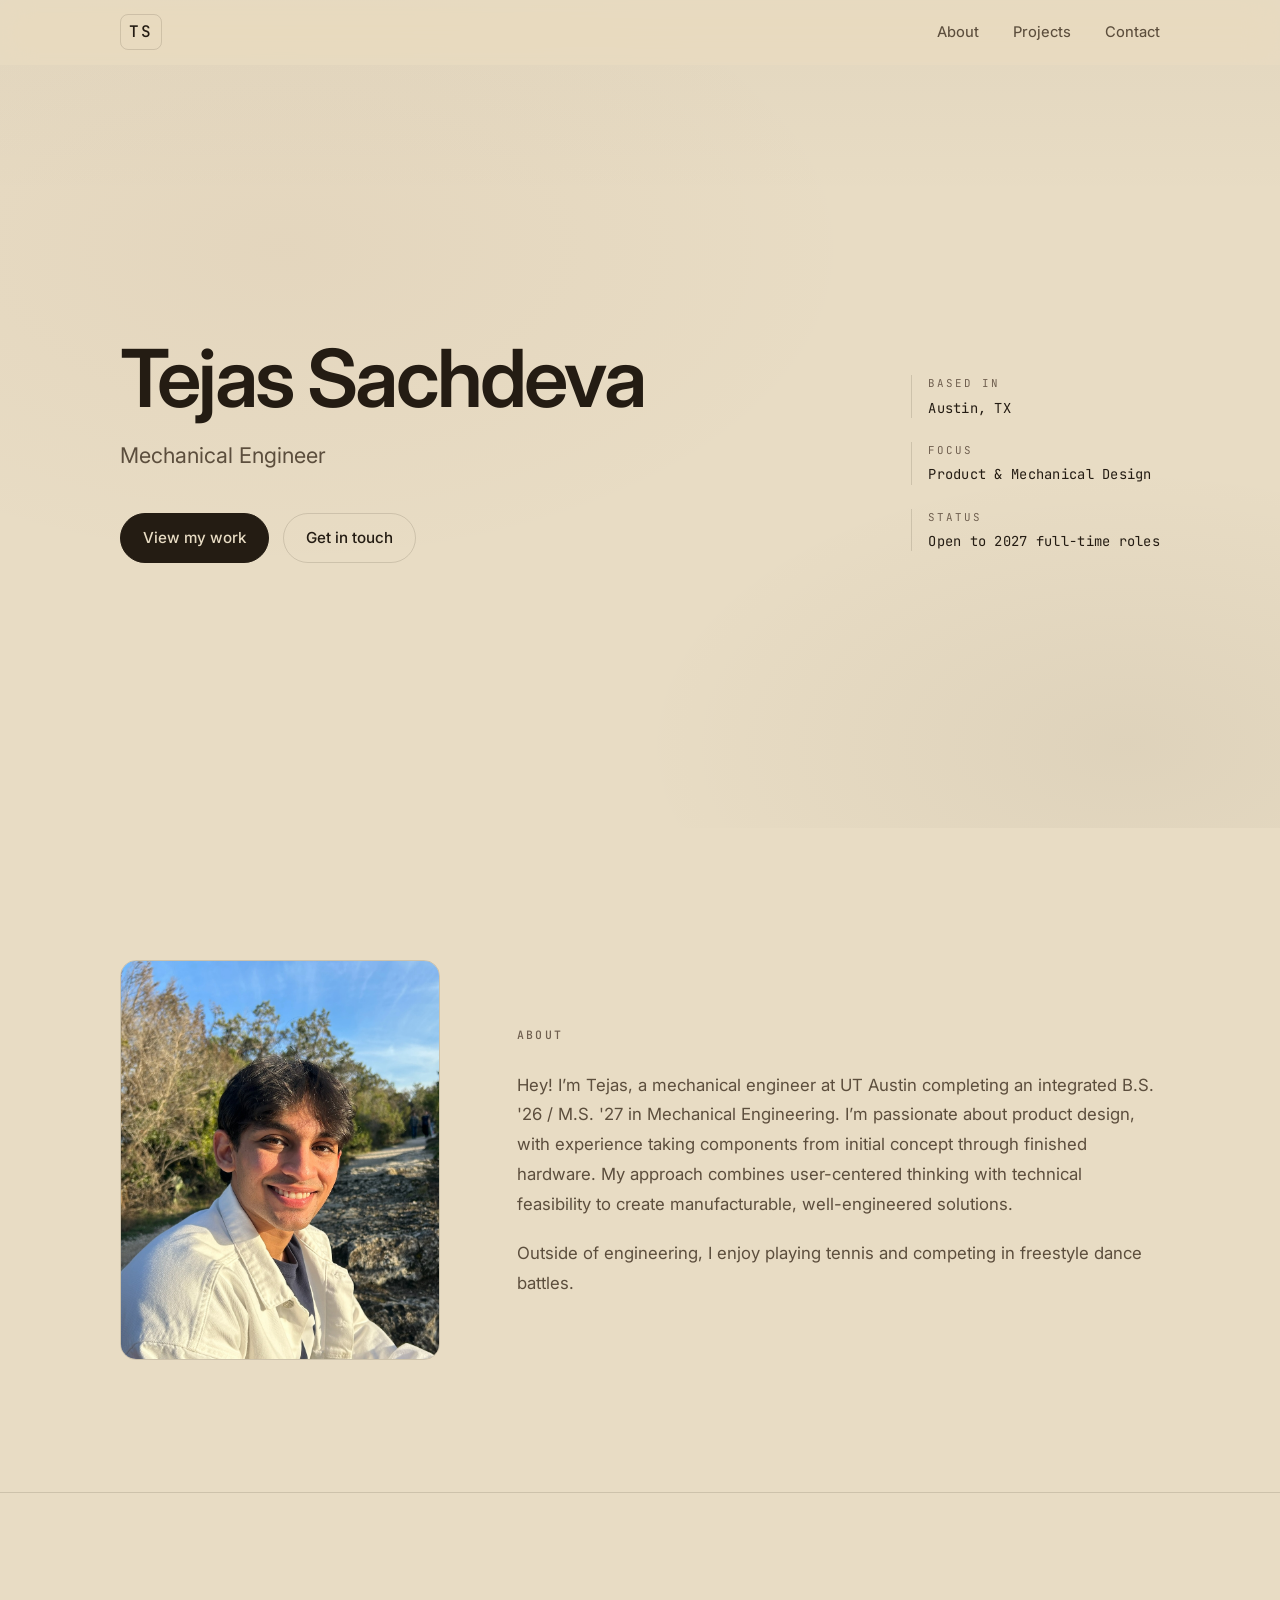
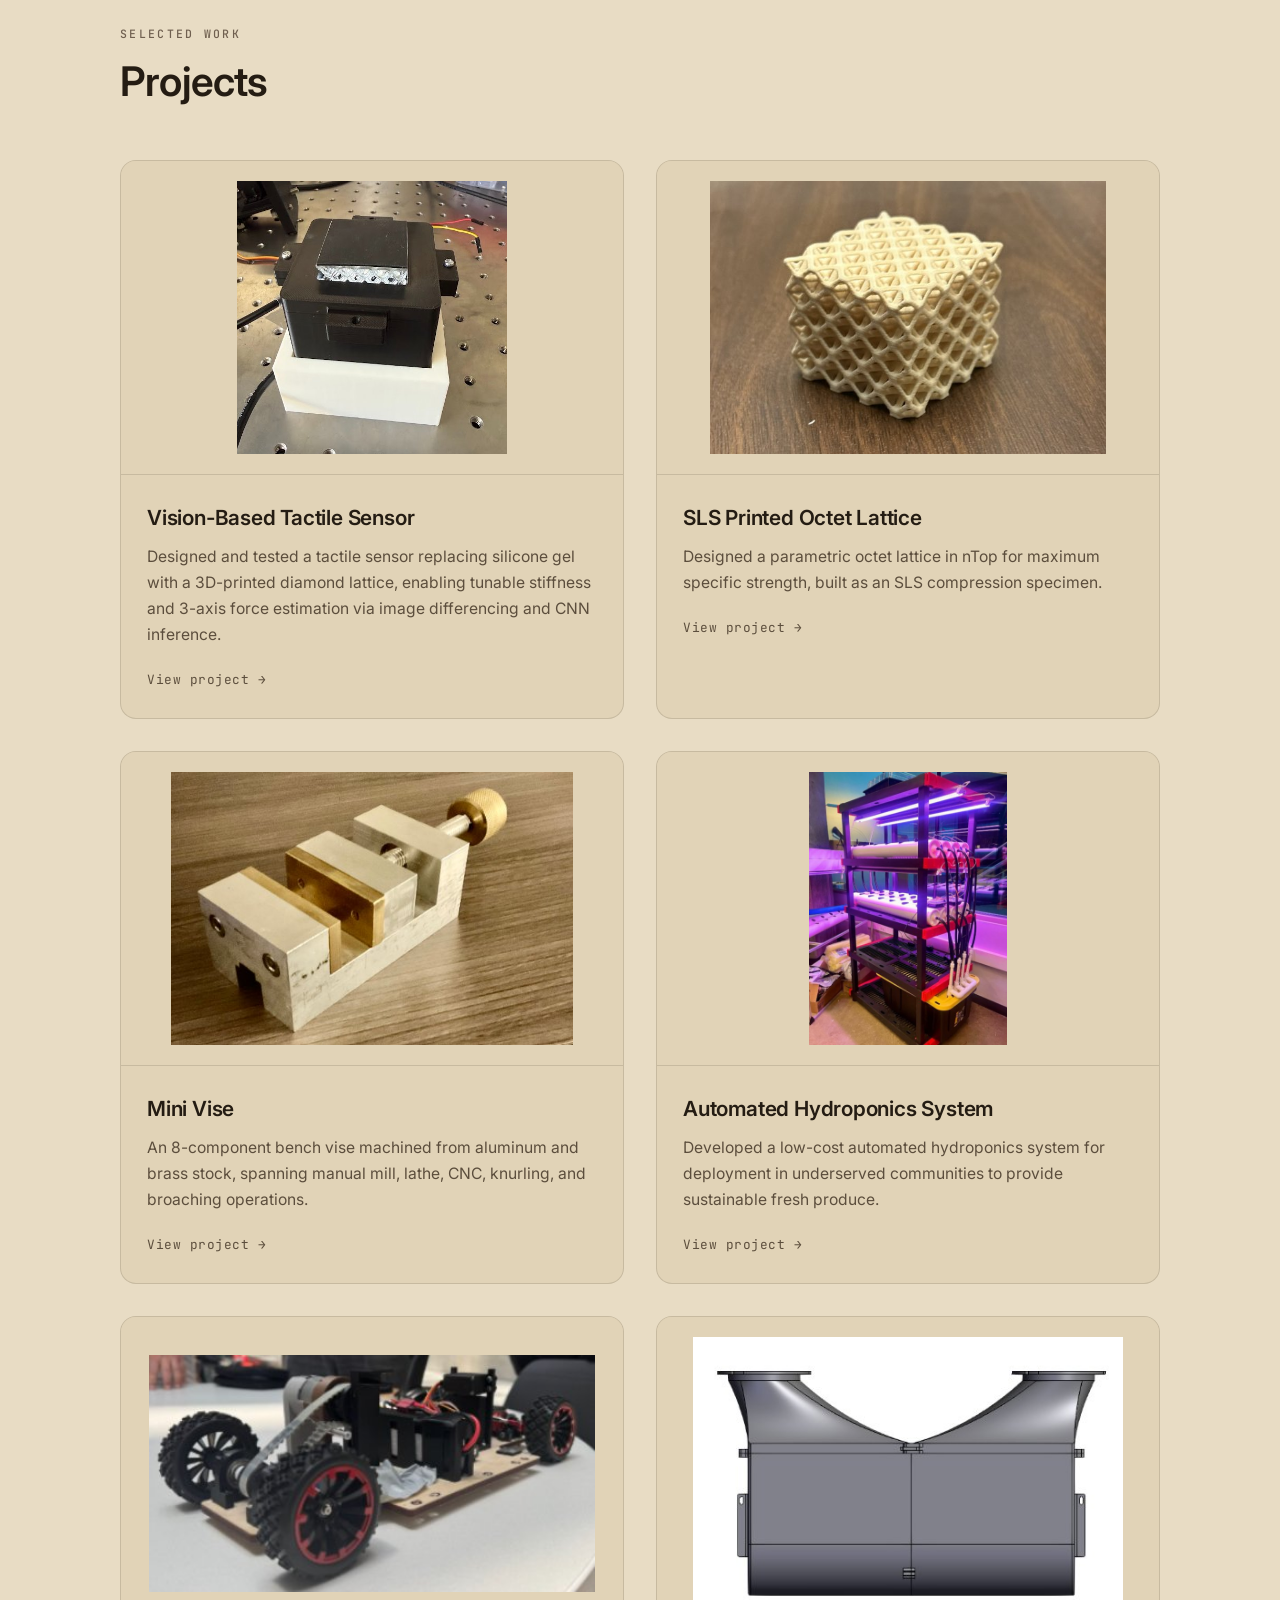
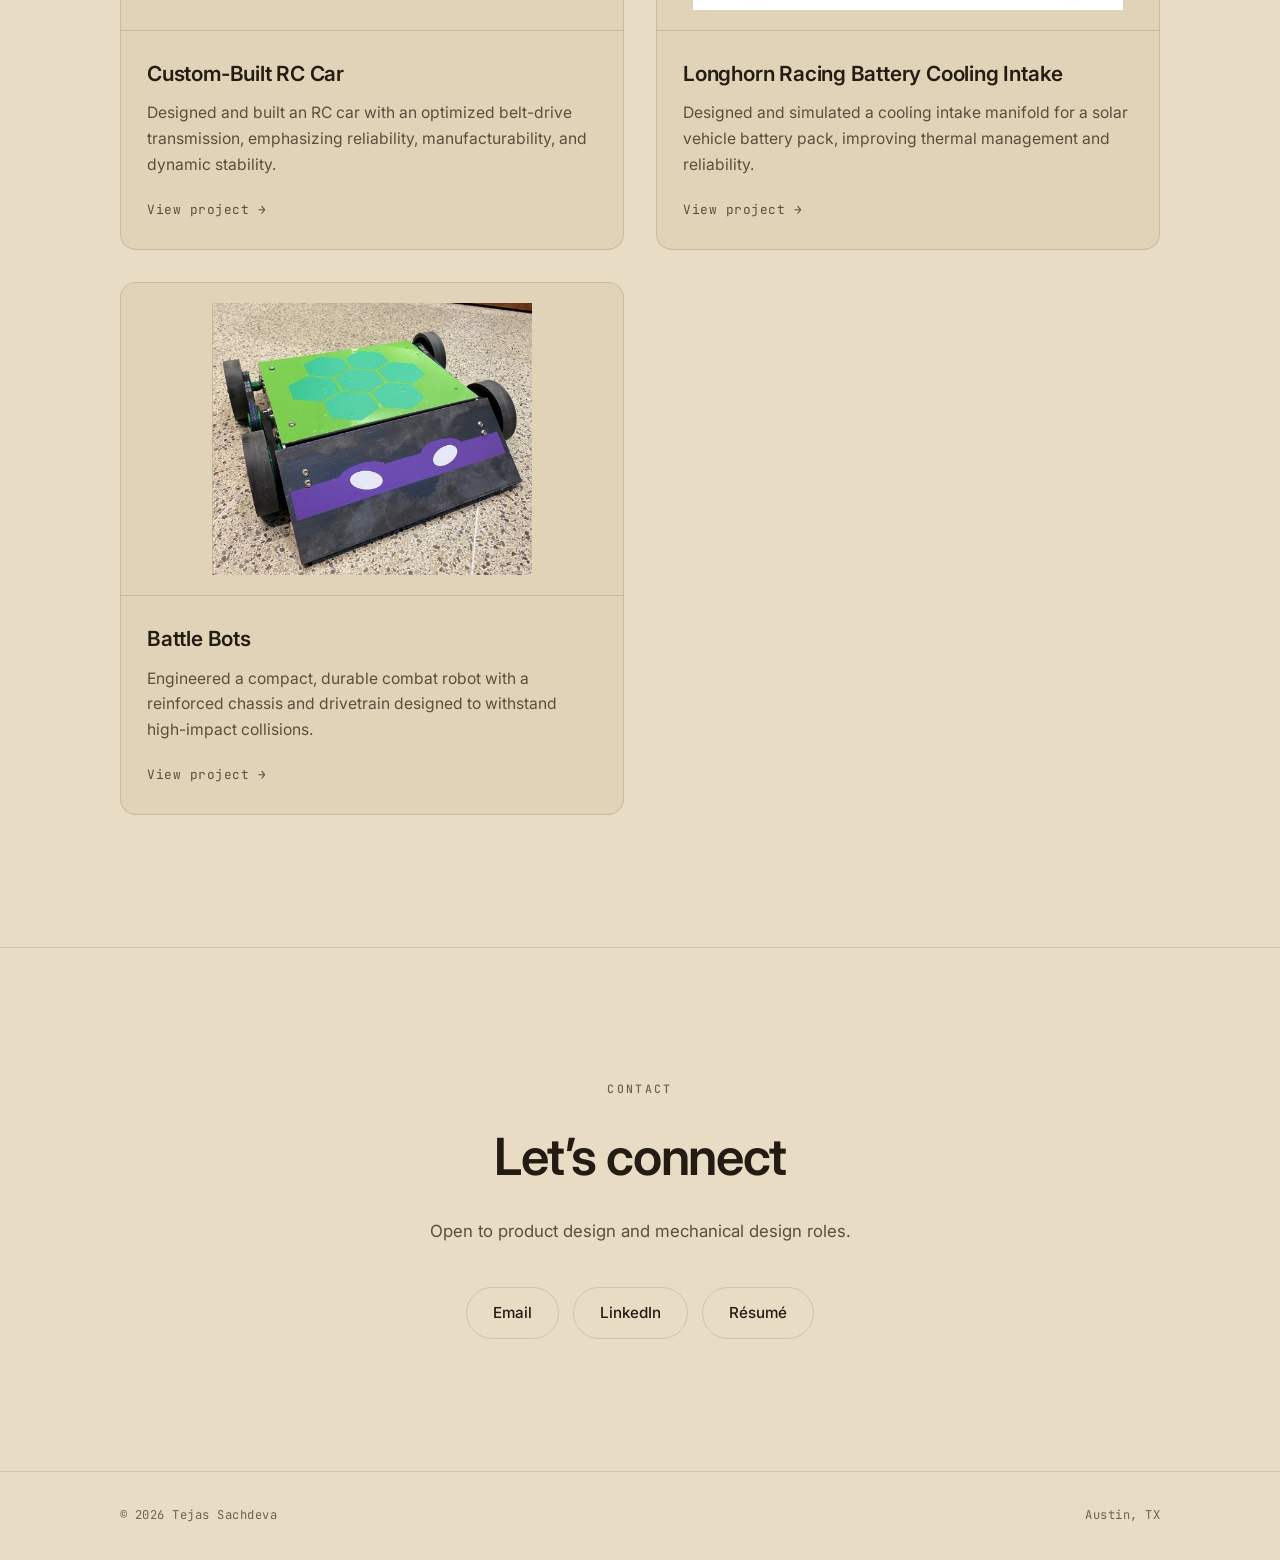
==== index.html @ 61db0d0f "Replace all project card images with real photos Co-Authored-By: Claude Sonnet 4.6 <noreply@anthropi" ====
<!DOCTYPE html>
<html lang="en">
<head>
    <meta charset="UTF-8">
    <meta name="viewport" content="width=device-width, initial-scale=1.0">
    <title>Tejas Sachdeva — Mechanical Engineer &amp; Product Design</title>
    <meta name="description" content="Portfolio of Tejas Sachdeva — mechanical engineer focused on product design, taking hardware from concept through validation and manufacturing.">
    <link rel="preconnect" href="https://fonts.googleapis.com">
    <link rel="preconnect" href="https://fonts.gstatic.com" crossorigin>
    <link href="https://fonts.googleapis.com/css2?family=Inter:wght@300;400;500;600;700&family=JetBrains+Mono:wght@400;500&display=swap" rel="stylesheet">
    <link rel="stylesheet" href="styles.css">
</head>
<body>
    <!-- Navigation -->
    <nav id="navbar">
        <div class="container">
            <div class="nav-content">
                <a href="#hero" class="logo">TS</a>
                <ul class="nav-links" id="navLinks">
                    <li><a href="#about">About</a></li>
                    <li><a href="#projects">Projects</a></li>
                    <li><a href="#contact">Contact</a></li>
                </ul>
                <button class="mobile-menu-btn" id="mobileMenuBtn" aria-label="Toggle menu" aria-expanded="false">☰</button>
            </div>
        </div>
    </nav>

    <!-- Hero -->
    <header id="hero" class="hero">
        <div class="container">
            <div class="hero-content">
                <div class="hero-primary">
                    <h1>Tejas Sachdeva</h1>
                    <p class="subtitle">Mechanical Engineer</p>
                    <div class="cta-buttons">
                        <a href="#projects" class="btn btn-primary">View my work</a>
                        <a href="#contact" class="btn btn-secondary">Get in touch</a>
                    </div>
                </div>
                <aside class="hero-meta" aria-label="At a glance">
                    <div class="meta-item">
                        <span class="meta-label">Based in</span>
                        <span class="meta-value">Austin, TX</span>
                    </div>
                    <div class="meta-item">
                        <span class="meta-label">Focus</span>
                        <span class="meta-value">Product &amp; Mechanical Design</span>
                    </div>
                    <div class="meta-item">
                        <span class="meta-label">Status</span>
                        <span class="meta-value">Open to 2027 full-time roles</span>
                    </div>
                </aside>
            </div>
        </div>
    </header>

    <!-- About -->
    <section id="about" class="section">
        <div class="container">
            <div class="about-content">
                <div class="about-image reveal">
                    <img src="profile.jpg" alt="Portrait of Tejas Sachdeva">
                </div>
                <div class="about-copy reveal">
                    <span class="eyebrow">About</span>
                    <div class="about-text">
                        <p>Hey! I’m Tejas, a mechanical engineer at UT Austin completing an integrated B.S. '26 / M.S. '27 in Mechanical Engineering. I’m passionate about product design, with experience taking components from initial concept through finished hardware. My approach combines user-centered thinking with technical feasibility to create manufacturable, well-engineered solutions.</p>
                        <p>Outside of engineering, I enjoy playing tennis and competing in freestyle dance battles.</p>
                    </div>
                </div>
            </div>
        </div>
    </section>

    <!-- Projects -->
    <section id="projects" class="section">
        <div class="container">
            <div class="section-head reveal">
                <span class="eyebrow">Selected Work</span>
                <h2 class="section-title">Projects</h2>
            </div>
            <div class="projects-grid">
                <a href="tactile_sensor.html" class="card-link reveal">
                    <article class="project-card">
                        <div class="project-image">
<img src="[data-uri]" alt="Vision-based tactile sensor with diamond lattice" loading="lazy">
                        </div>
                        <div class="project-body">
                            <h3 class="project-title">Vision-Based Tactile Sensor</h3>
                            <p class="project-description">Designed and tested a tactile sensor replacing silicone gel with a 3D-printed diamond lattice, enabling tunable stiffness and 3-axis force estimation via image differencing and CNN inference.</p>
                            <span class="project-more">View project →</span>
                        </div>
                    </article>
                </a>

                <a href="lattice.html" class="card-link reveal">
                    <article class="project-card">
                        <div class="project-image">

<img src="[data-uri]" alt="SLS octet lattice" loading="lazy">

                        </div>
                        <div class="project-body">
                            <h3 class="project-title">SLS Printed Octet Lattice</h3>
                            <p class="project-description">Designed a parametric octet lattice in nTop for maximum specific strength, built as an SLS compression specimen.</p>
                            <span class="project-more">View project →</span>
                        </div>
                    </article>
                </a>

                <a href="mini_vice.html" class="card-link reveal">
                    <article class="project-card">
                        <div class="project-image">

<img src="[data-uri]" alt="Mini precision vise" loading="lazy">

                        </div>
                        <div class="project-body">
                            <h3 class="project-title">Mini Vise</h3>
                            <p class="project-description">An 8-component bench vise machined from aluminum and brass stock, spanning manual mill, lathe, CNC, knurling, and broaching operations.</p>
                            <span class="project-more">View project →</span>
                        </div>
                    </article>
                </a>

                <a href="ahs.html" class="card-link reveal">
                    <article class="project-card">
                        <div class="project-image">

<img src="[data-uri]" alt="Automated hydroponics system" loading="lazy">

                        </div>
                        <div class="project-body">
                            <h3 class="project-title">Automated Hydroponics System</h3>
                            <p class="project-description">Developed a low-cost automated hydroponics system for deployment in underserved communities to provide sustainable fresh produce.</p>
                            <span class="project-more">View project →</span>
                        </div>
                    </article>
                </a>

                <a href="rc_car.html" class="card-link reveal">
                    <article class="project-card">
                        <div class="project-image">

<img src="[data-uri]" alt="Custom-built RC car" loading="lazy">

                        </div>
                        <div class="project-body">
                            <h3 class="project-title">Custom-Built RC Car</h3>
                            <p class="project-description">Designed and built an RC car with an optimized belt-drive transmission, emphasizing reliability, manufacturability, and dynamic stability.</p>
                            <span class="project-more">View project →</span>
                        </div>
                    </article>
                </a>

                <a href="lhr.html" class="card-link reveal">
                    <article class="project-card">
                        <div class="project-image">

<img src="[data-uri]" alt="Longhorn Racing battery cooling intake" loading="lazy">

                        </div>
                        <div class="project-body">
                            <h3 class="project-title">Longhorn Racing Battery Cooling Intake</h3>
                            <p class="project-description">Designed and simulated a cooling intake manifold for a solar vehicle battery pack, improving thermal management and reliability.</p>
                            <span class="project-more">View project →</span>
                        </div>
                    </article>
                </a>

                <a href="battlebots.html" class="card-link reveal">
                    <article class="project-card">
                        <div class="project-image">

<img src="[data-uri]" alt="BattleBot combat robot" loading="lazy">

                        </div>
                        <div class="project-body">
                            <h3 class="project-title">Battle Bots</h3>
                            <p class="project-description">Engineered a compact, durable combat robot with a reinforced chassis and drivetrain designed to withstand high-impact collisions.</p>
                            <span class="project-more">View project →</span>
                        </div>
                    </article>
                </a>
            </div>
        </div>
    </section>

    <!-- Contact -->
    <section id="contact" class="section contact">
        <div class="container">
            <div class="reveal">
                <span class="eyebrow">Contact</span>
                <h2 class="contact-title">Let’s connect</h2>
                <p class="contact-sub">Open to product design and mechanical design roles.</p>
                <div class="contact-links">
                    <a href="mailto:tejas.sach@gmail.com" class="contact-link">Email</a>
                    <a href="https://linkedin.com/in/tejas-sachdeva-b475a9249/" class="contact-link" target="_blank" rel="noopener">LinkedIn</a>
                    <a href="Tejas-Sachdeva-Resume.pdf" class="contact-link" target="_blank" rel="noopener">Résumé</a>
                </div>
            </div>
        </div>
    </section>

    <footer class="site-footer">
        <div class="container">
            <span>© 2026 Tejas Sachdeva</span>
            <span>Austin, TX</span>
        </div>
    </footer>

    <script src="script.js"></script>
</body>
</html>
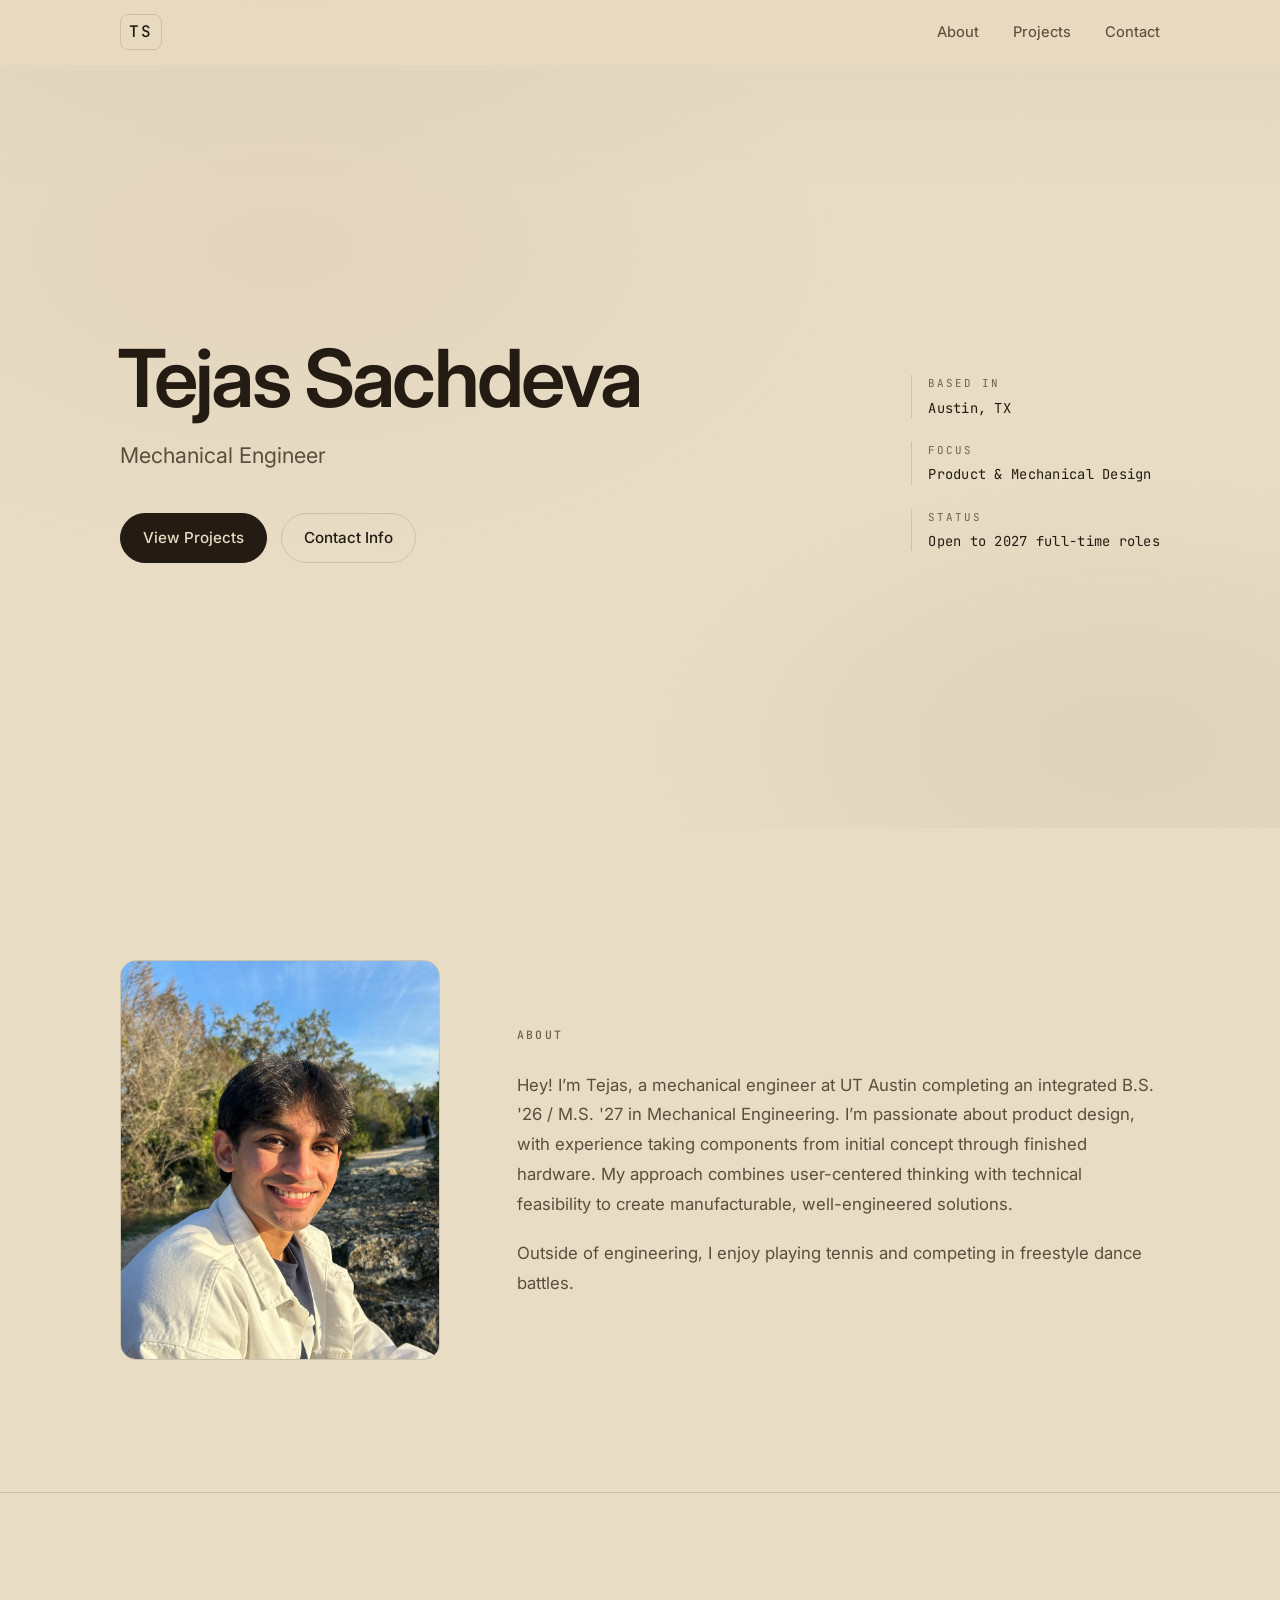
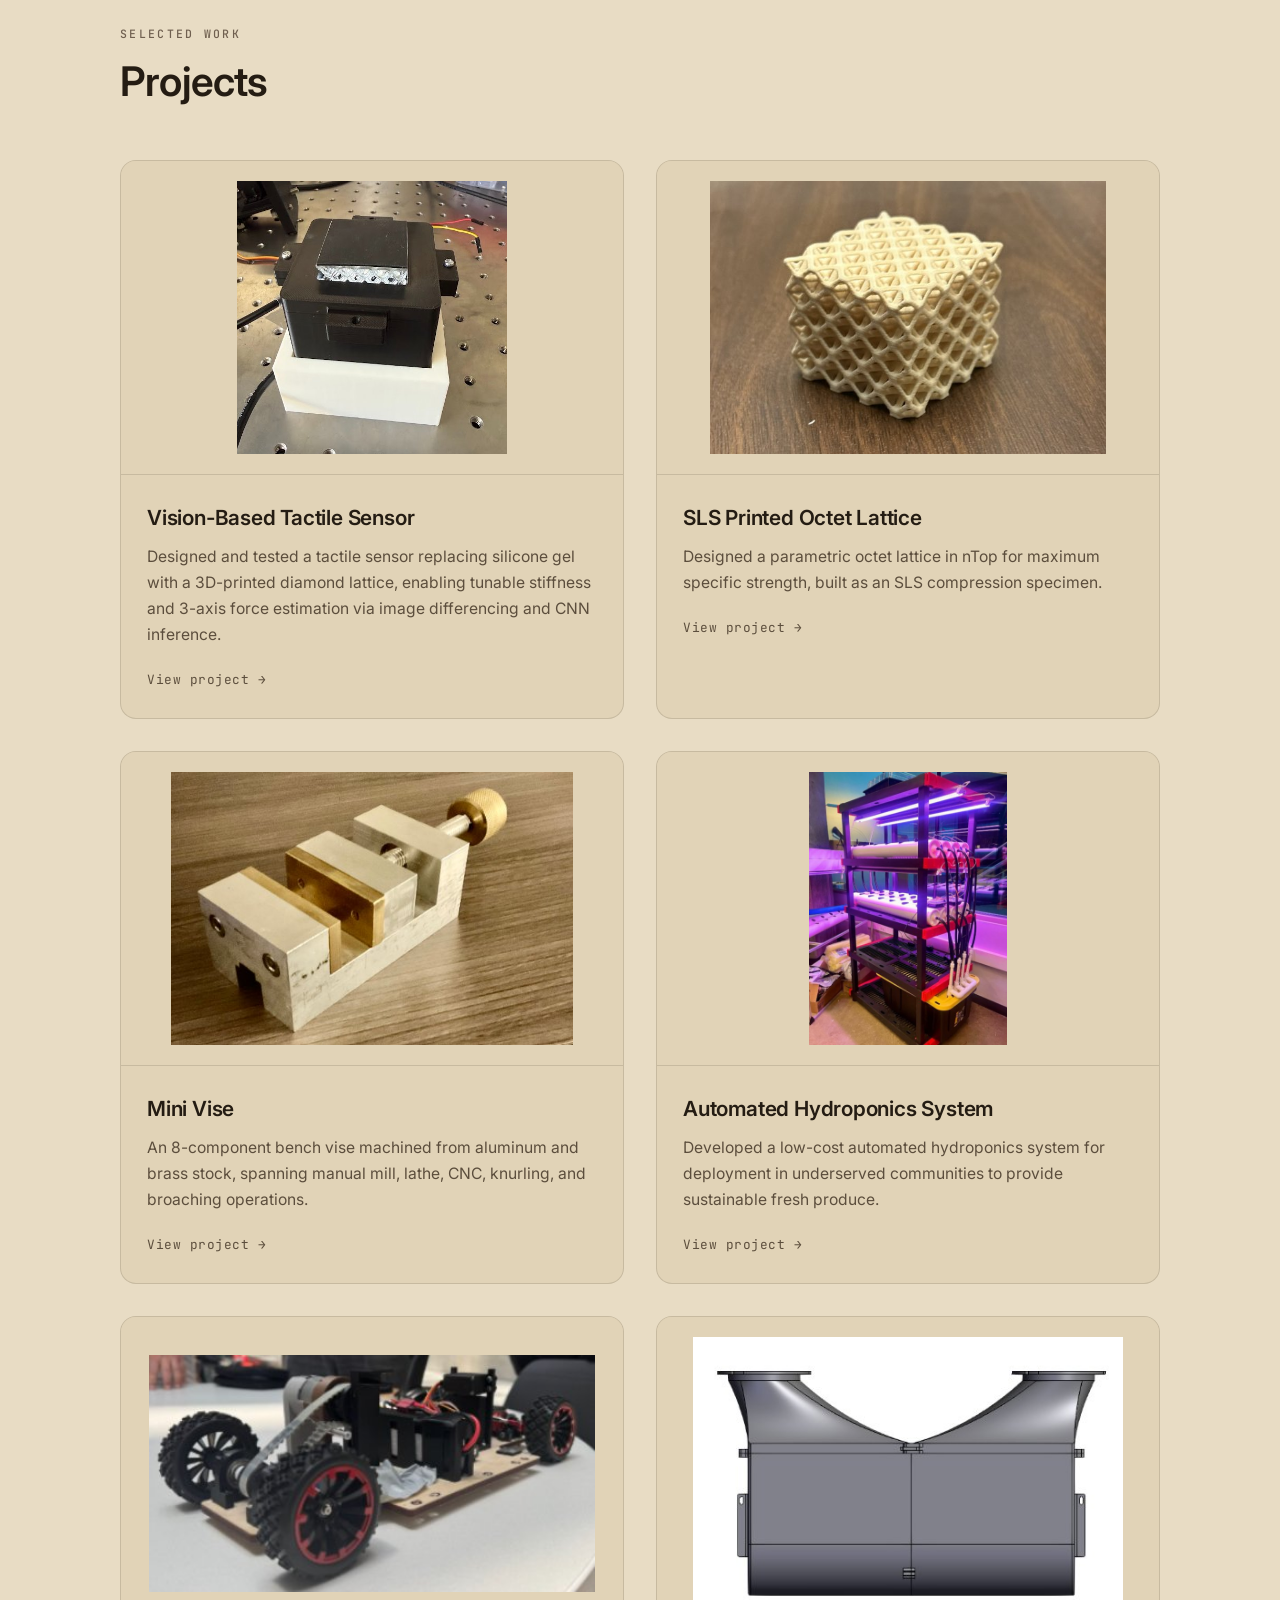
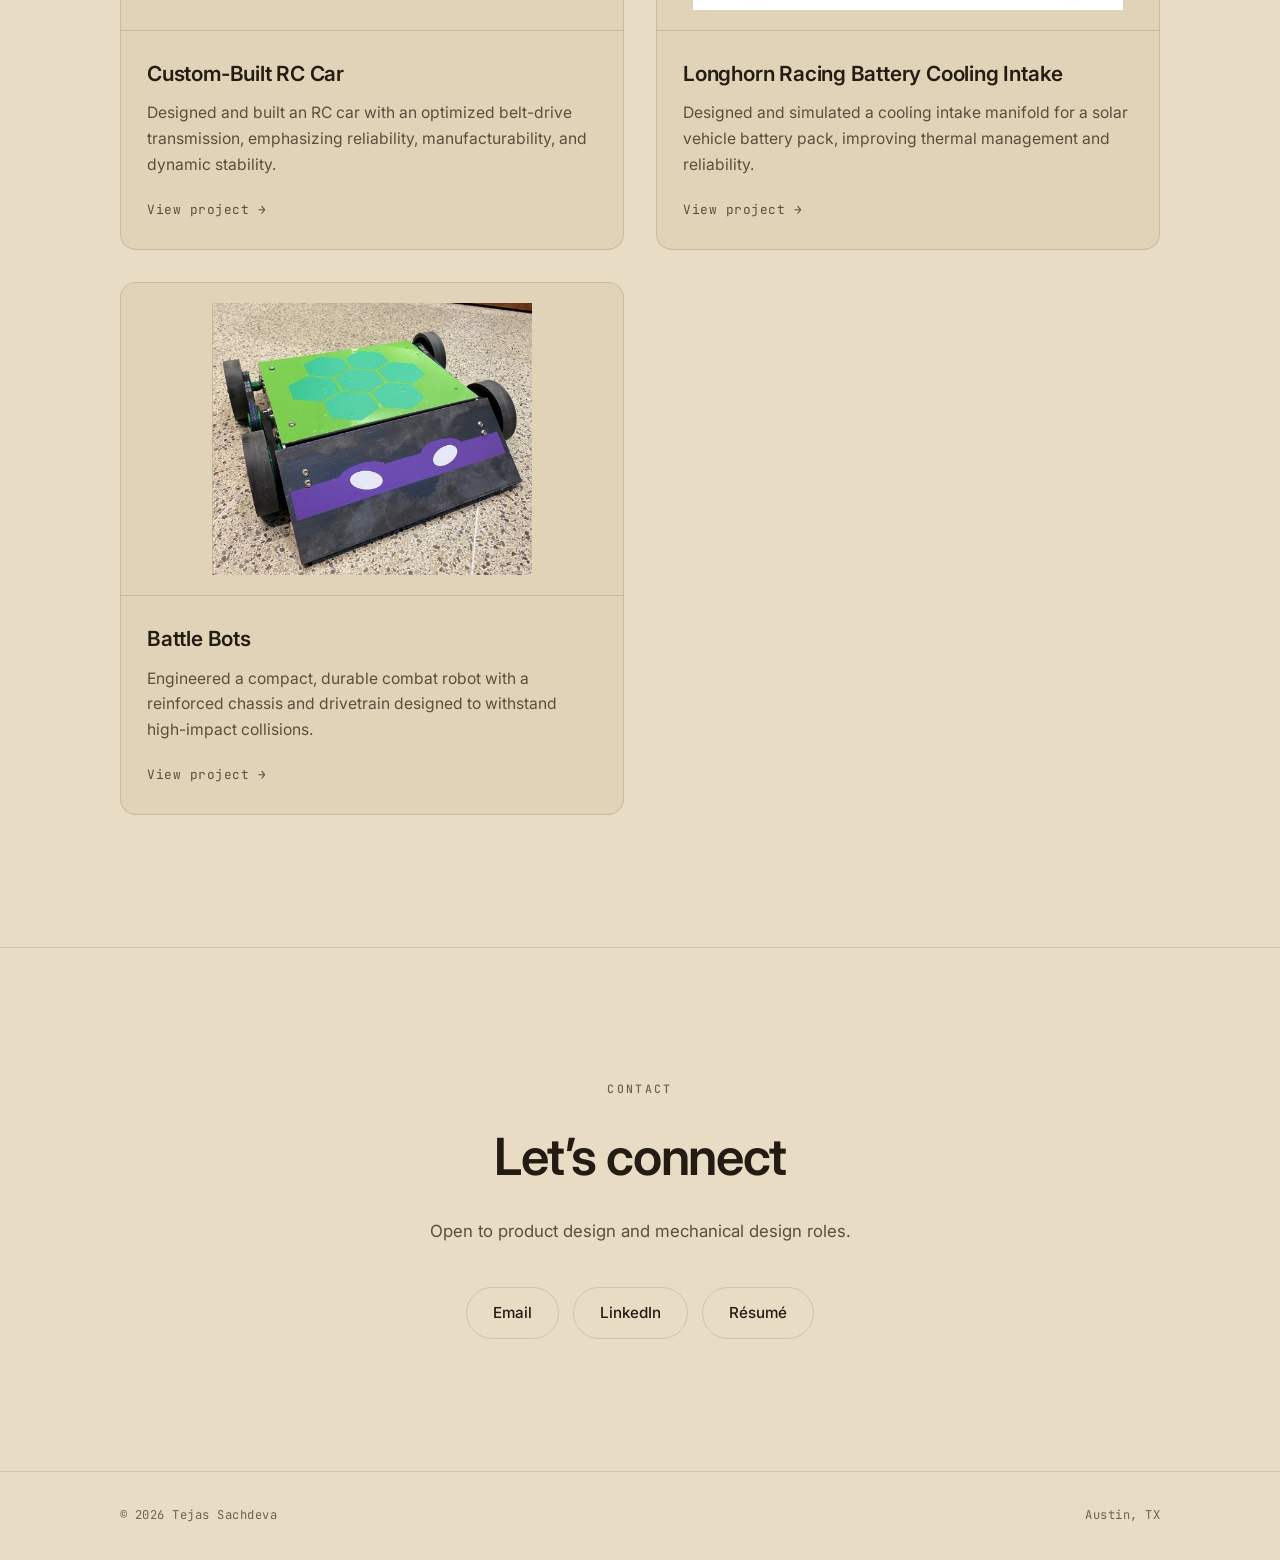
==== commit 6d0ef729: "Update hero buttons, fix h1 optical left alignment Co-Authored-By: Claude Sonnet 4.6 <noreply@anthro" ====
--- a/index.html
+++ b/index.html
@@ -34,8 +34,8 @@
                     <h1>Tejas Sachdeva</h1>
                     <p class="subtitle">Mechanical Engineer</p>
                     <div class="cta-buttons">
-                        <a href="#projects" class="btn btn-primary">View my work</a>
-                        <a href="#contact" class="btn btn-secondary">Get in touch</a>
+                        <a href="#projects" class="btn btn-primary">View Projects</a>
+                        <a href="#contact" class="btn btn-secondary">Contact Info</a>
                     </div>
                 </div>
                 <aside class="hero-meta" aria-label="At a glance">
--- a/styles.css
+++ b/styles.css
@@ -247,6 +247,7 @@
   font-weight: 600;
   line-height: 1.02;
   letter-spacing: -0.035em;
+  margin-left: -0.04em;
   color: var(--text);
 }
 .hero-primary .subtitle {
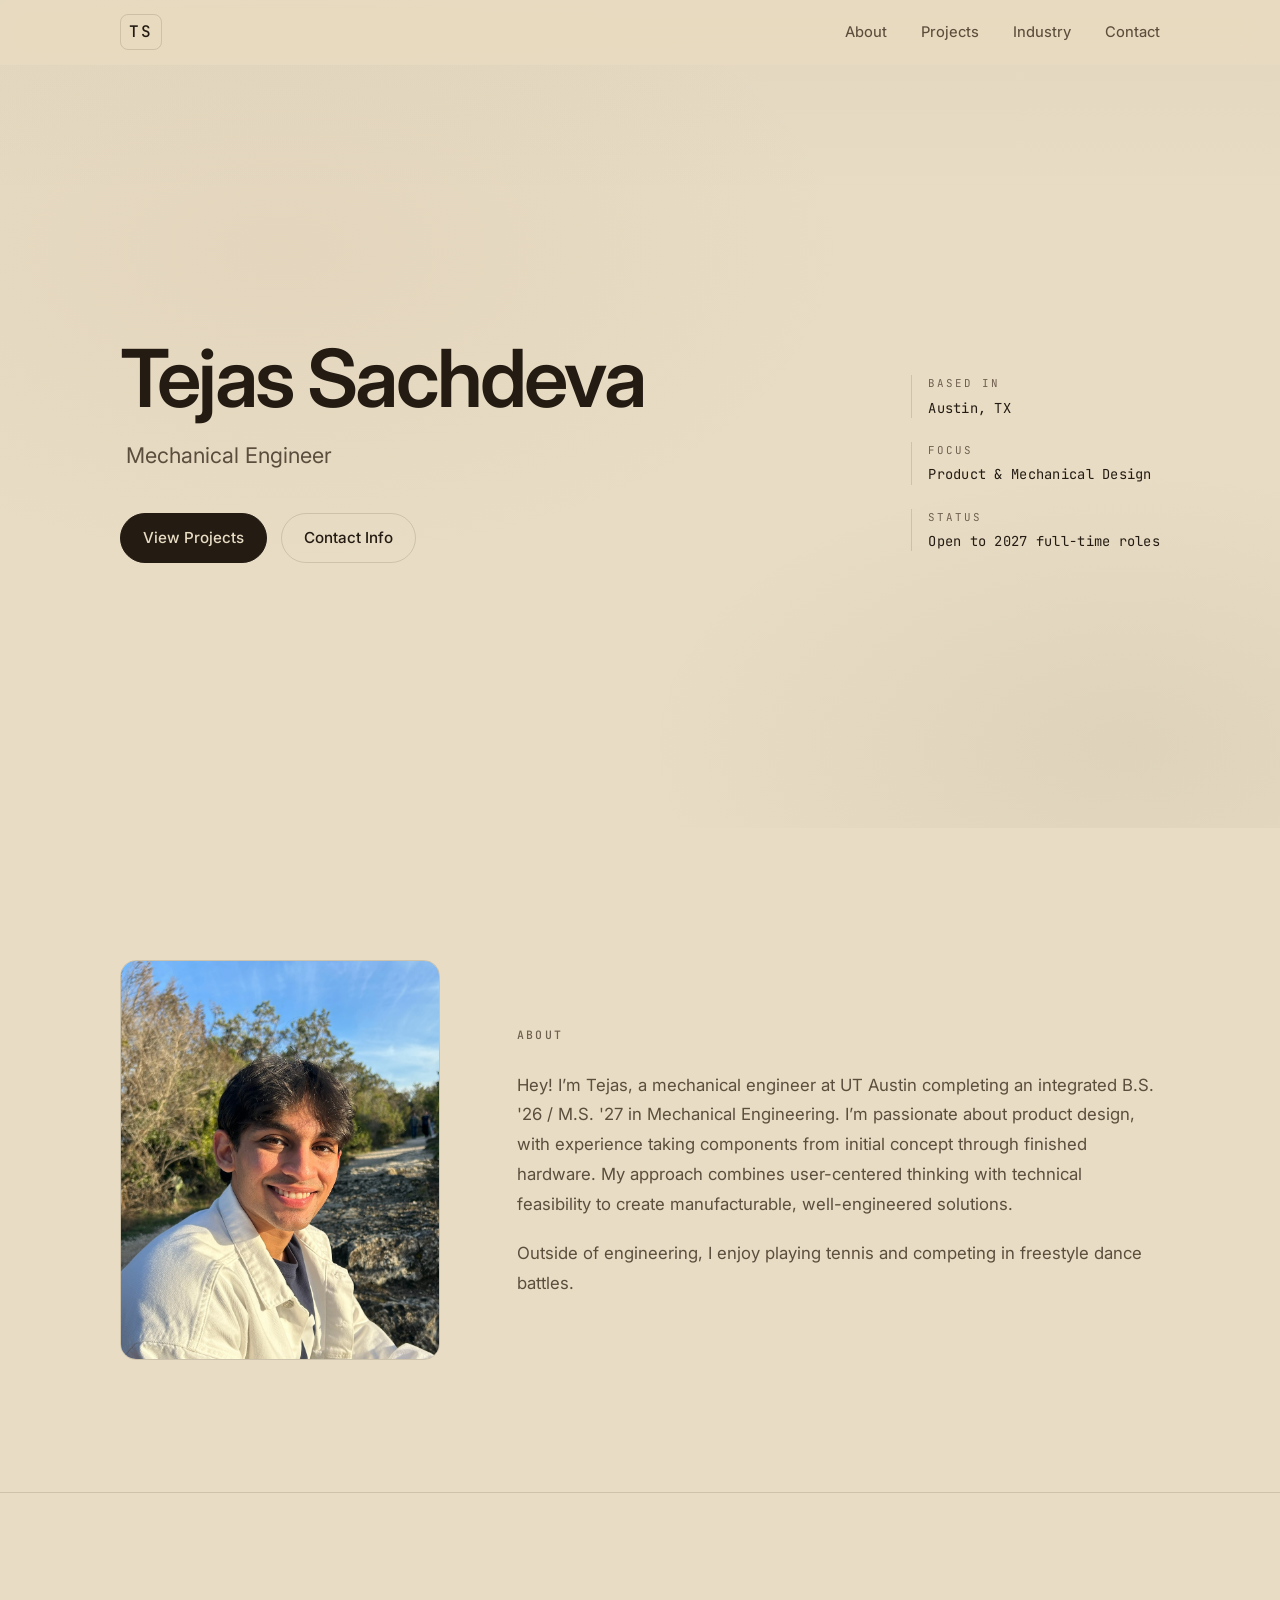
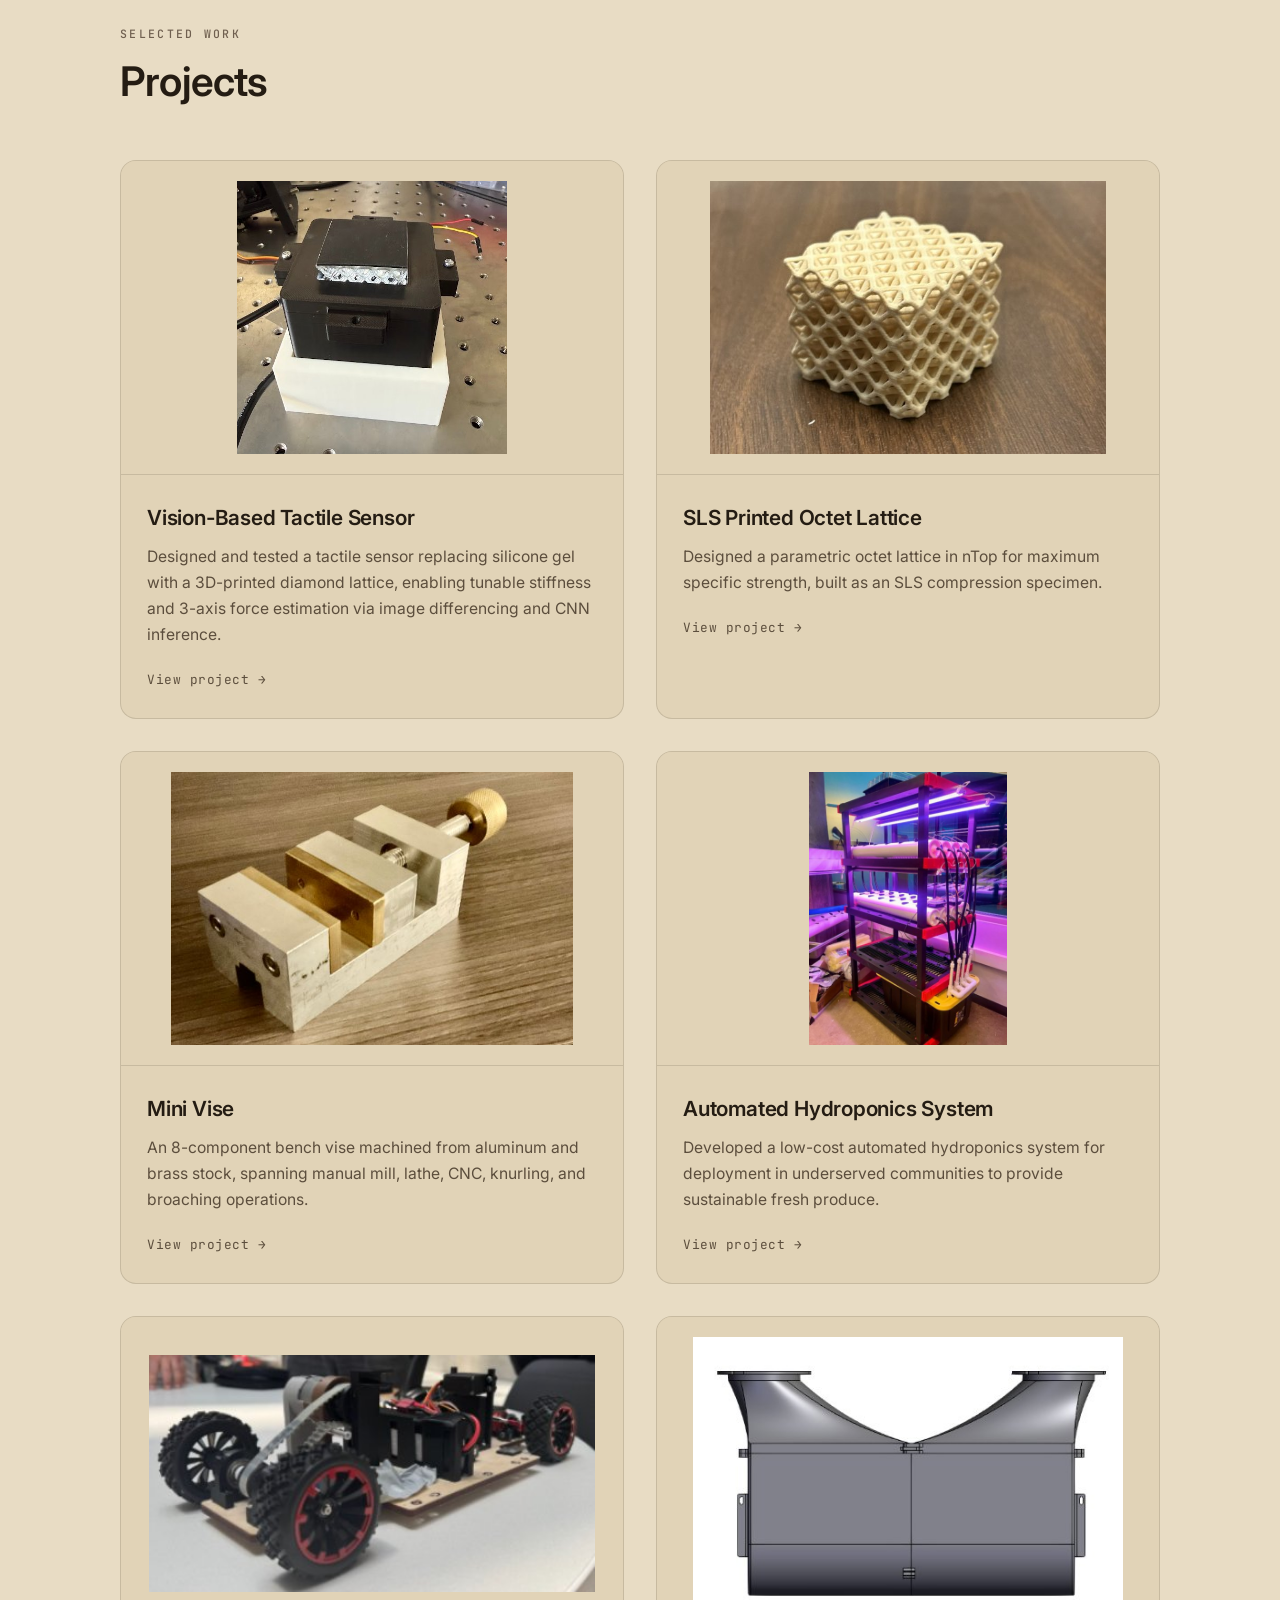
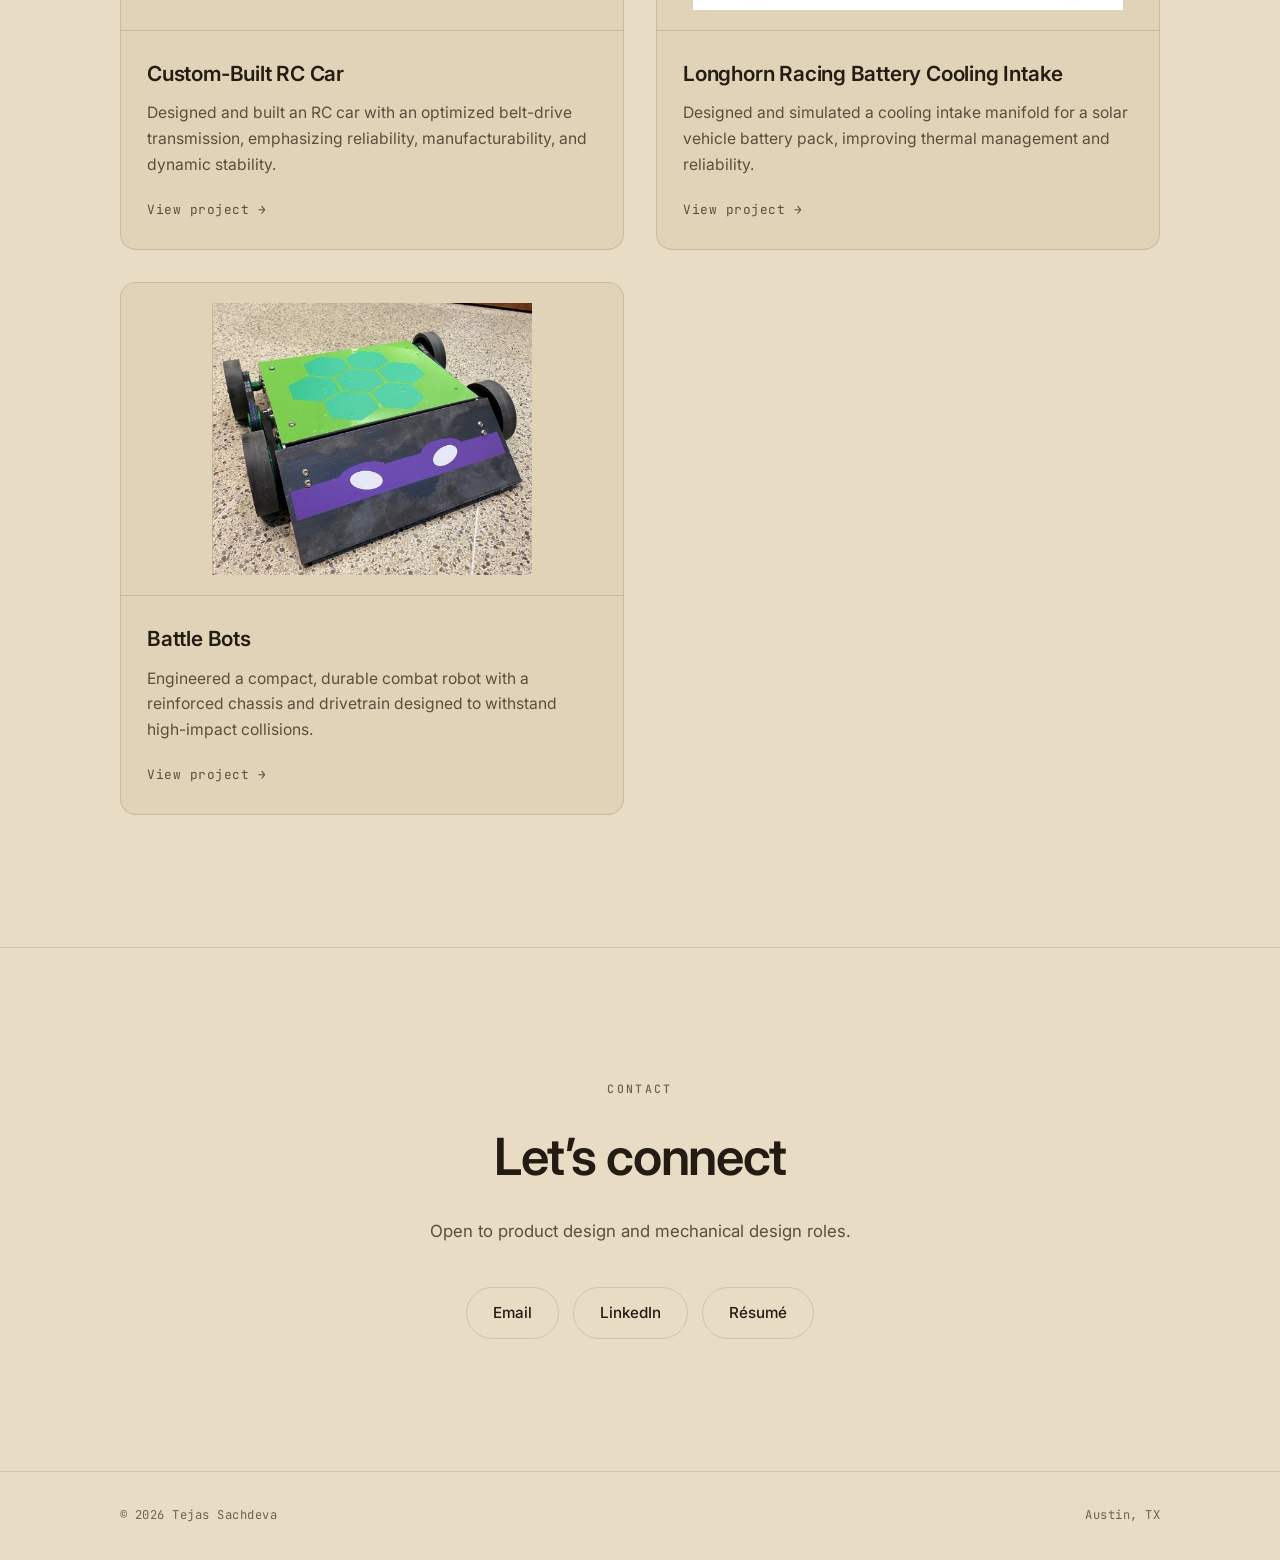
==== commit c2f2f2d5: "Add Industry Work tab (Biotex, GM, Parker Wellbore) - New industry.html page listing all three inter" ====
--- a/index.html
+++ b/index.html
@@ -19,6 +19,7 @@
                 <ul class="nav-links" id="navLinks">
                     <li><a href="#about">About</a></li>
                     <li><a href="#projects">Projects</a></li>
+                    <li><a href="industry.html">Industry</a></li>
                     <li><a href="#contact">Contact</a></li>
                 </ul>
                 <button class="mobile-menu-btn" id="mobileMenuBtn" aria-label="Toggle menu" aria-expanded="false">☰</button>
--- a/styles.css
+++ b/styles.css
@@ -247,7 +247,6 @@
   font-weight: 600;
   line-height: 1.02;
   letter-spacing: -0.035em;
-  margin-left: -0.04em;
   color: var(--text);
 }
 .hero-primary .subtitle {
@@ -256,7 +255,7 @@
   font-weight: 400;
   color: var(--text-muted);
   padding-left: 0;
-  margin-left: 0;
+  margin-left: 0.3em;
 }
 .hero-primary .description {
   margin-top: 26px;
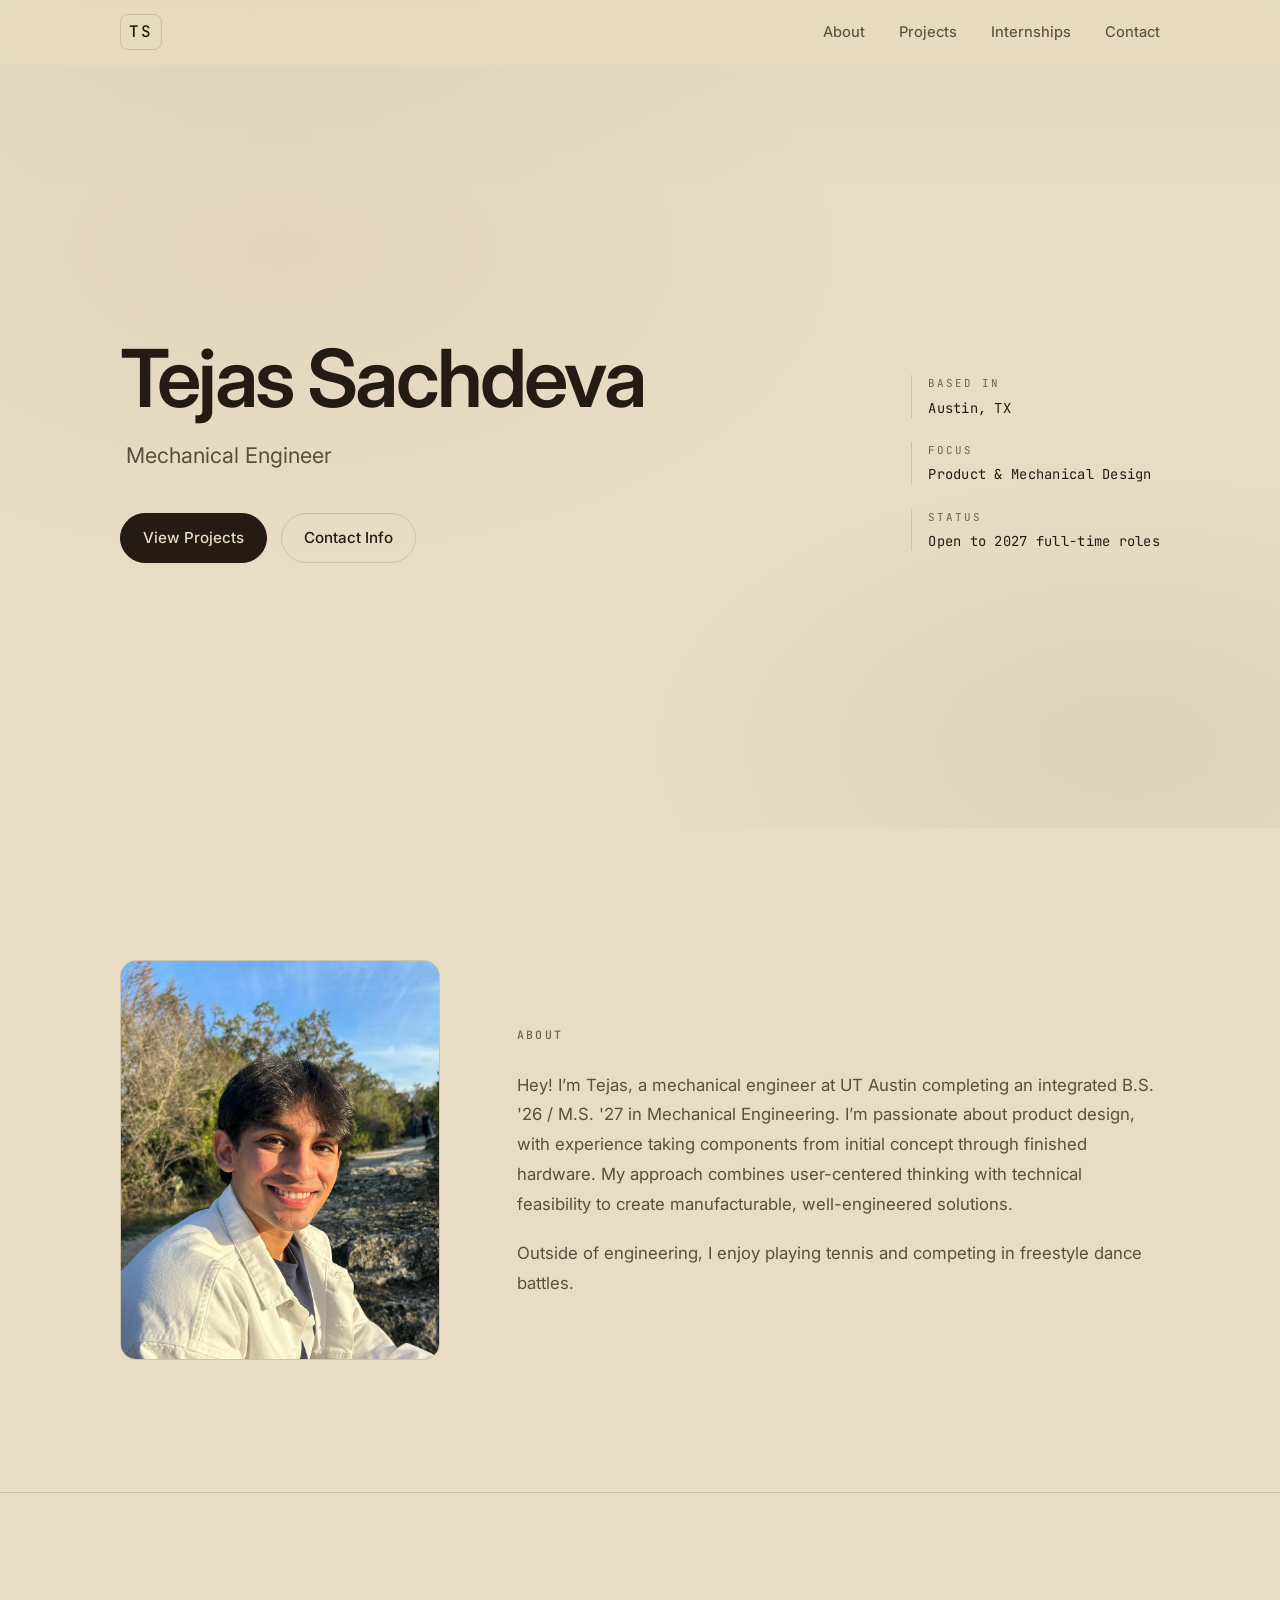
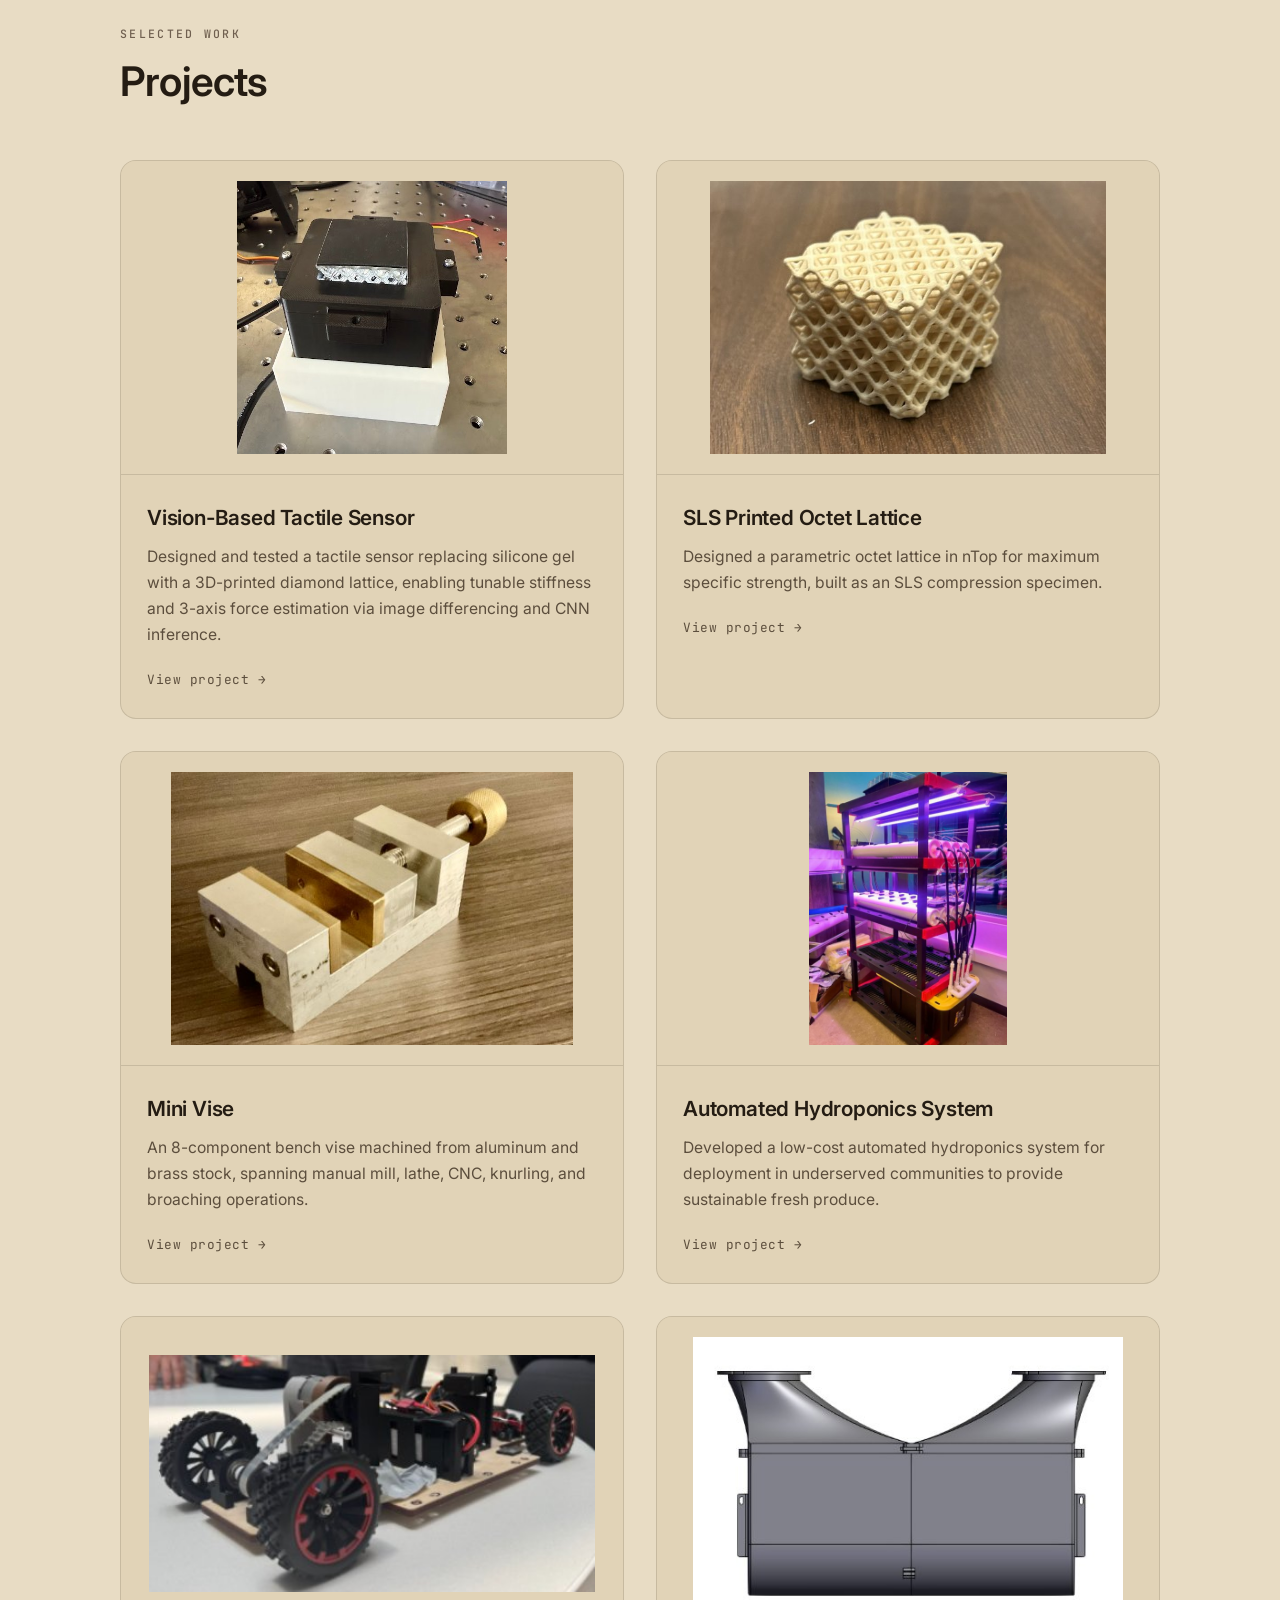
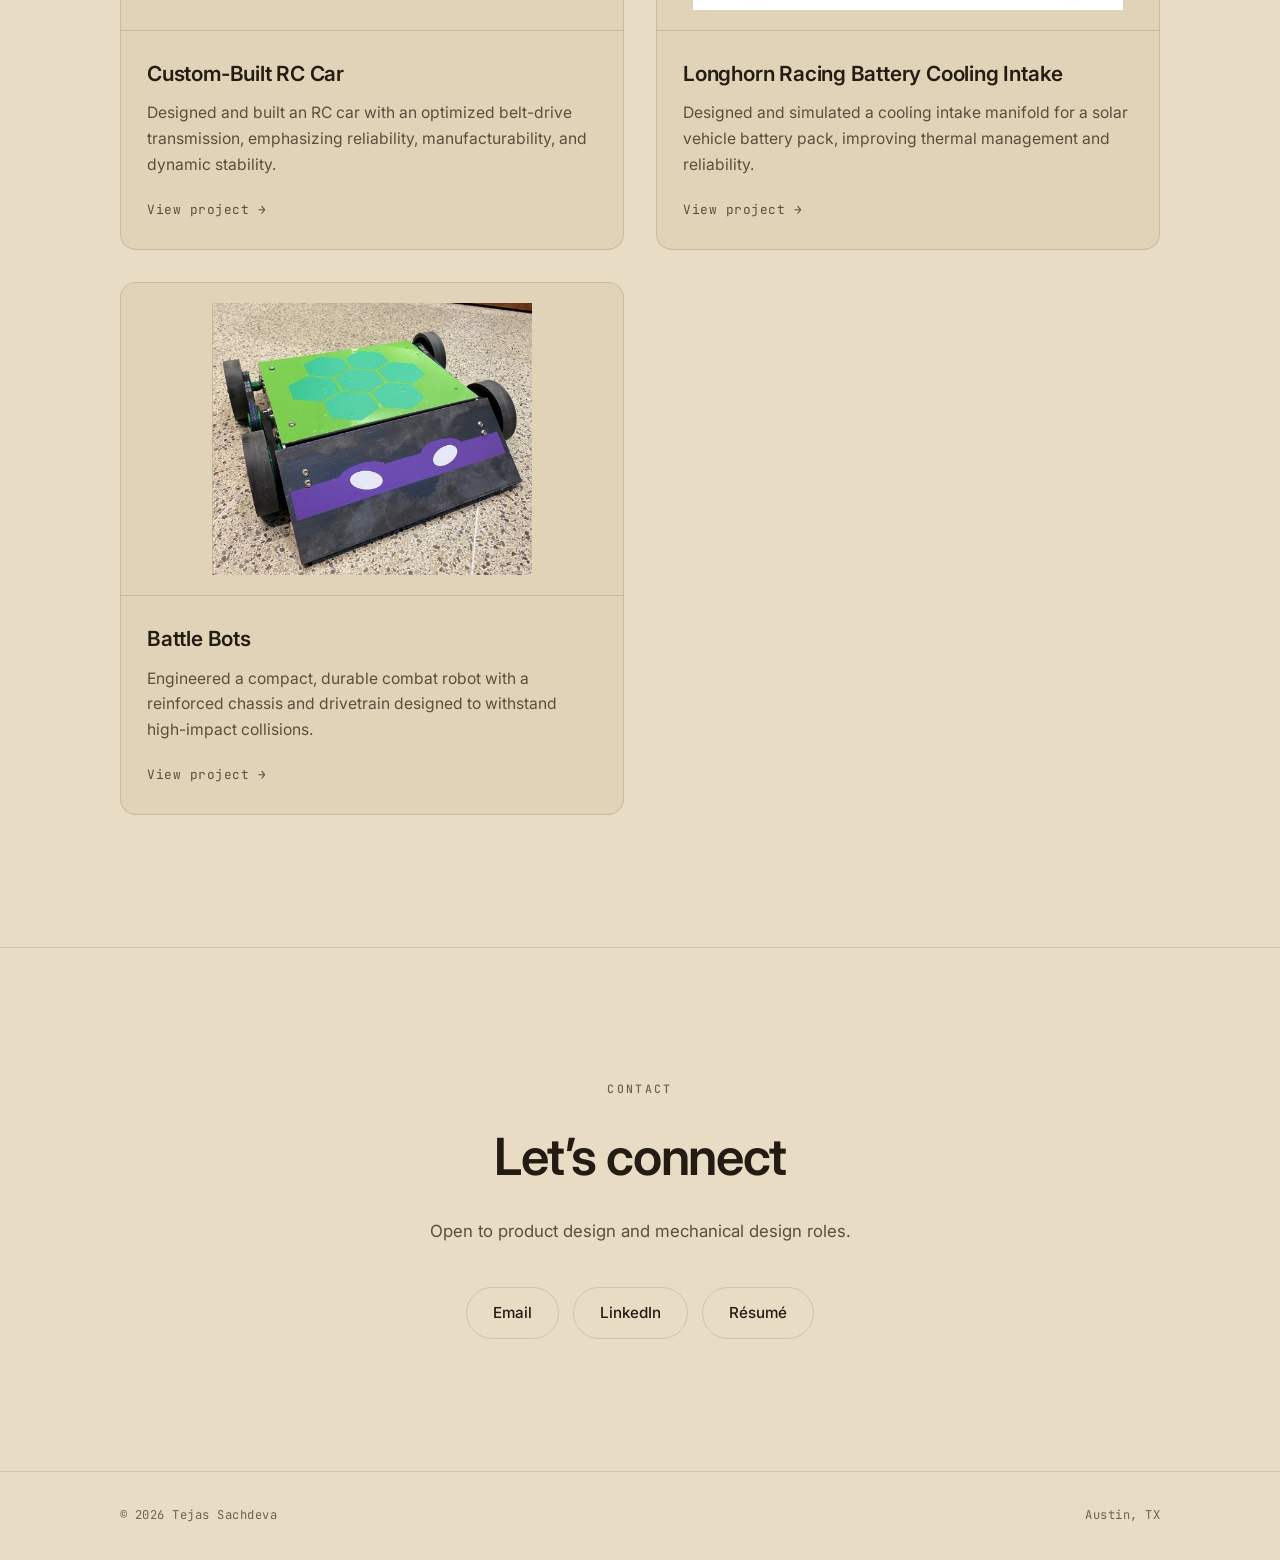
==== commit 6e020380: "Rename tab Industry → Internships; add NDA notice per role - Page title, h1, and all nav links updat" ====
--- a/index.html
+++ b/index.html
@@ -19,7 +19,7 @@
                 <ul class="nav-links" id="navLinks">
                     <li><a href="#about">About</a></li>
                     <li><a href="#projects">Projects</a></li>
-                    <li><a href="industry.html">Industry</a></li>
+                    <li><a href="industry.html">Internships</a></li>
                     <li><a href="#contact">Contact</a></li>
                 </ul>
                 <button class="mobile-menu-btn" id="mobileMenuBtn" aria-label="Toggle menu" aria-expanded="false">☰</button>
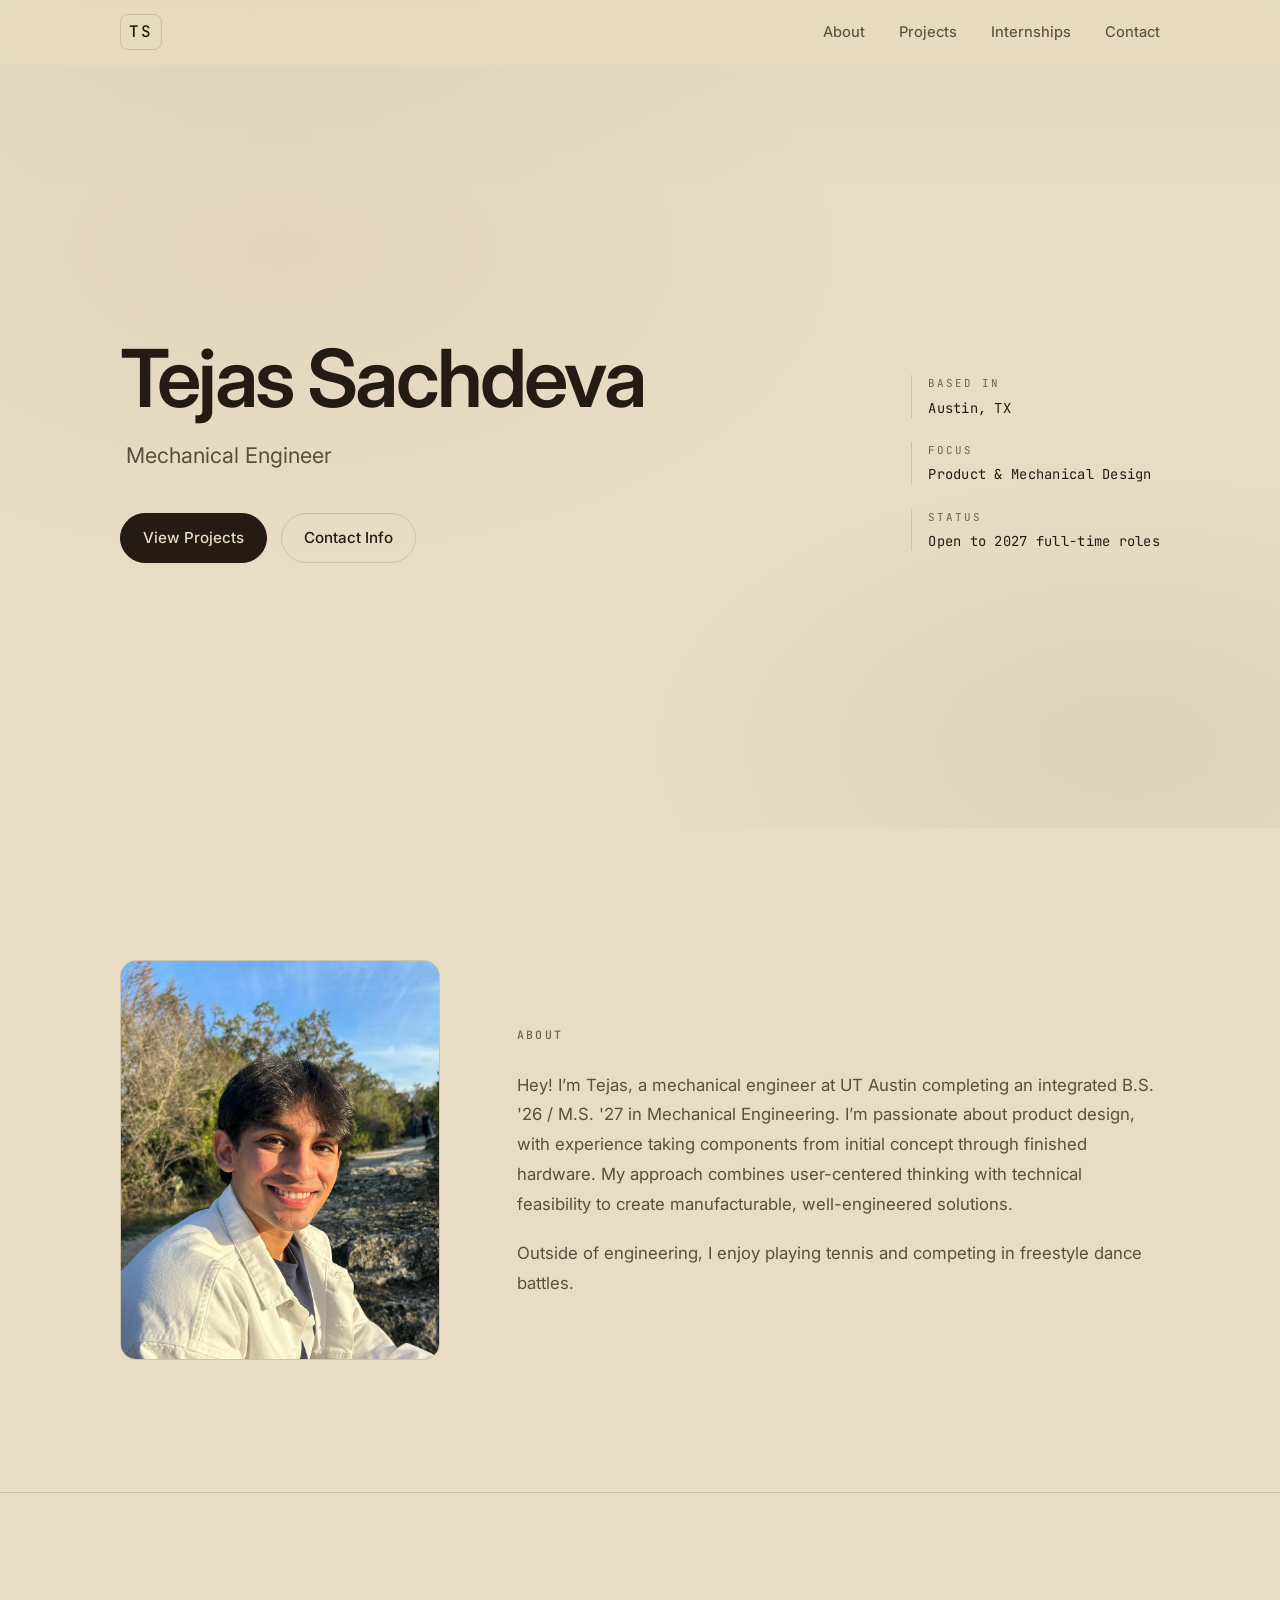
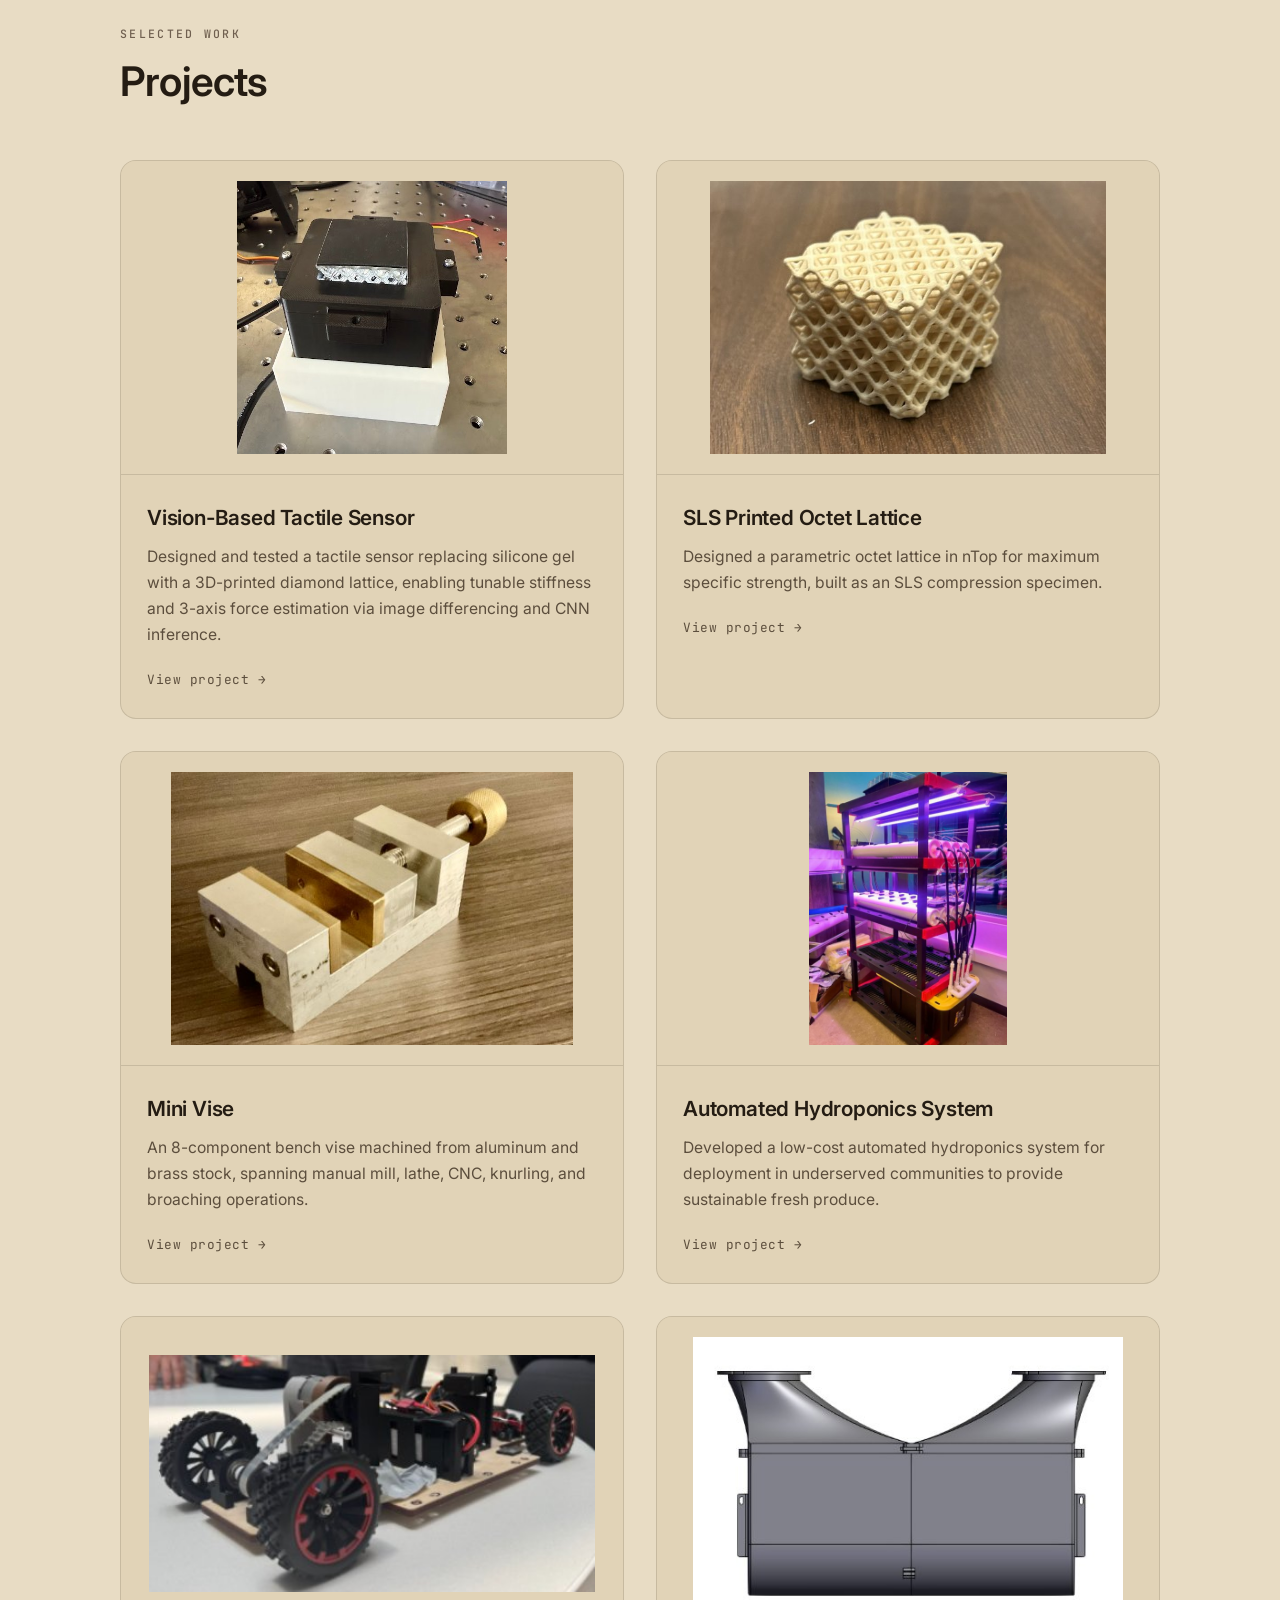
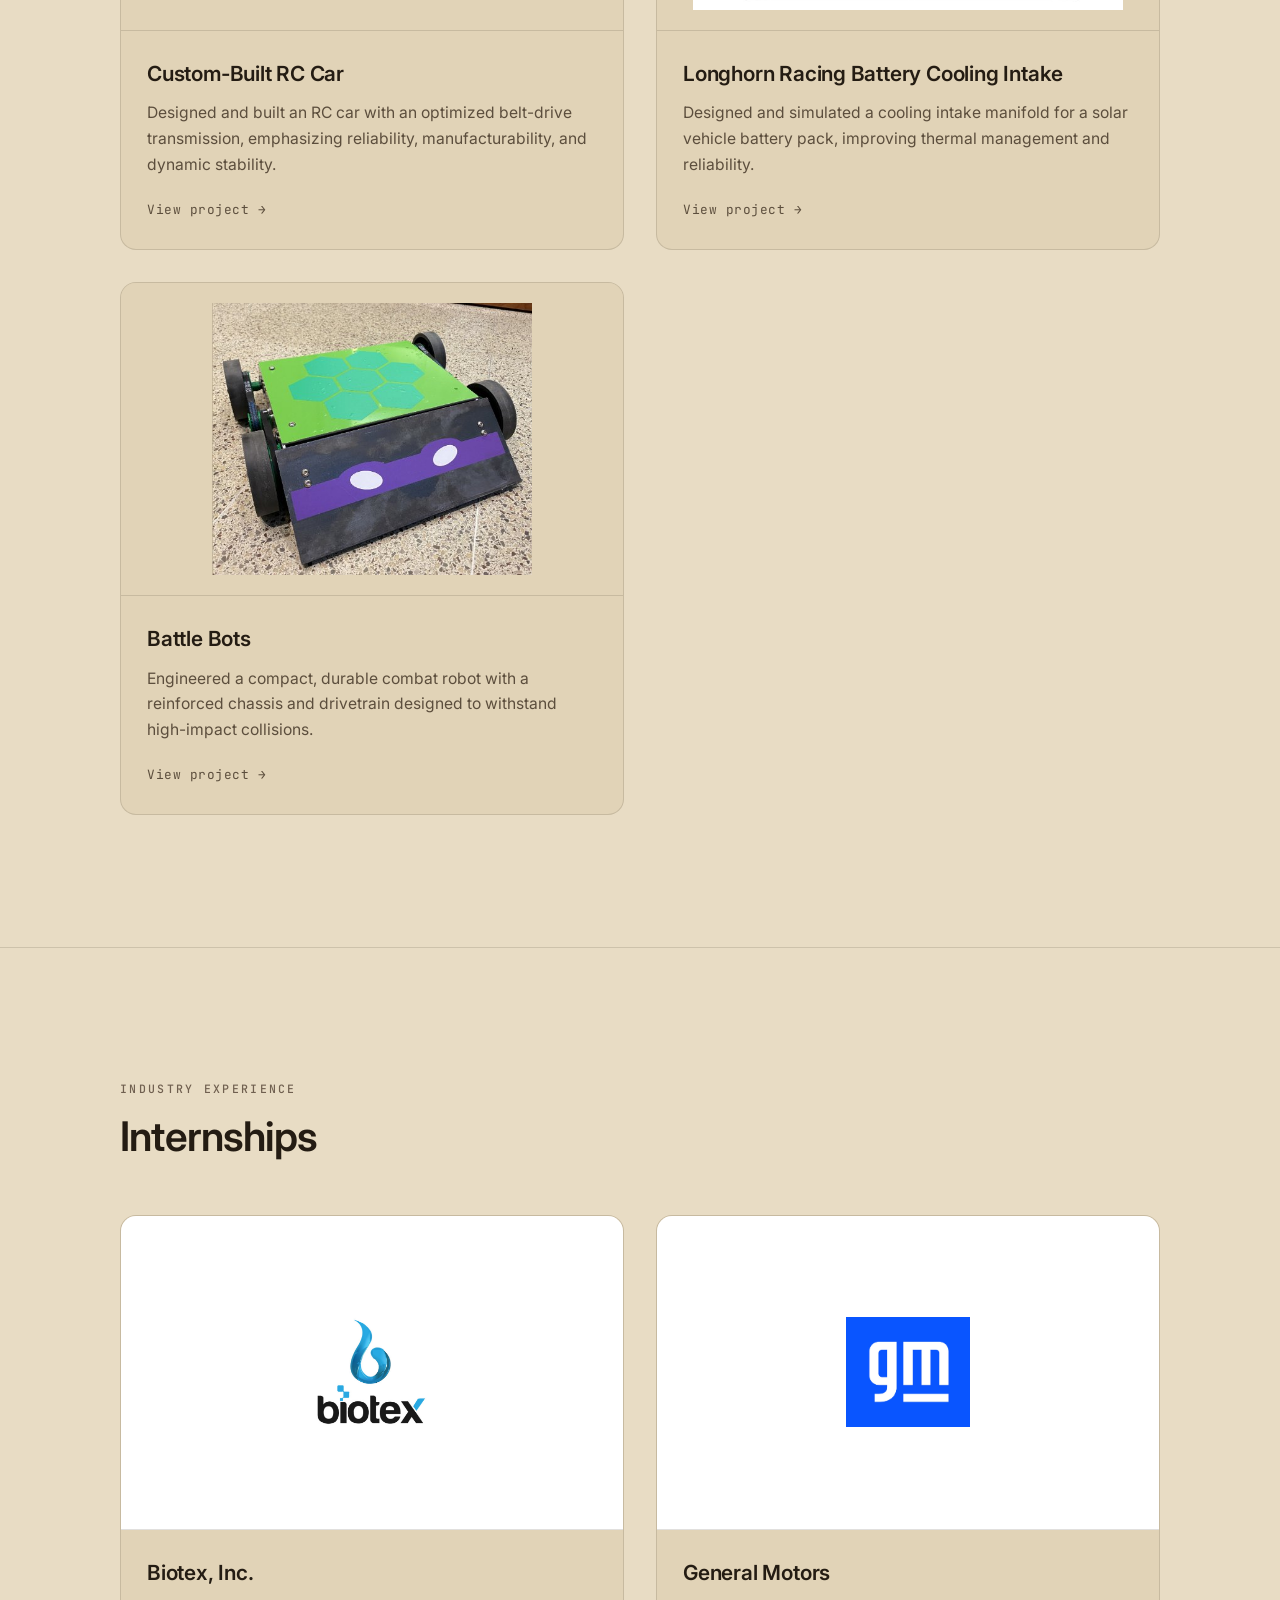
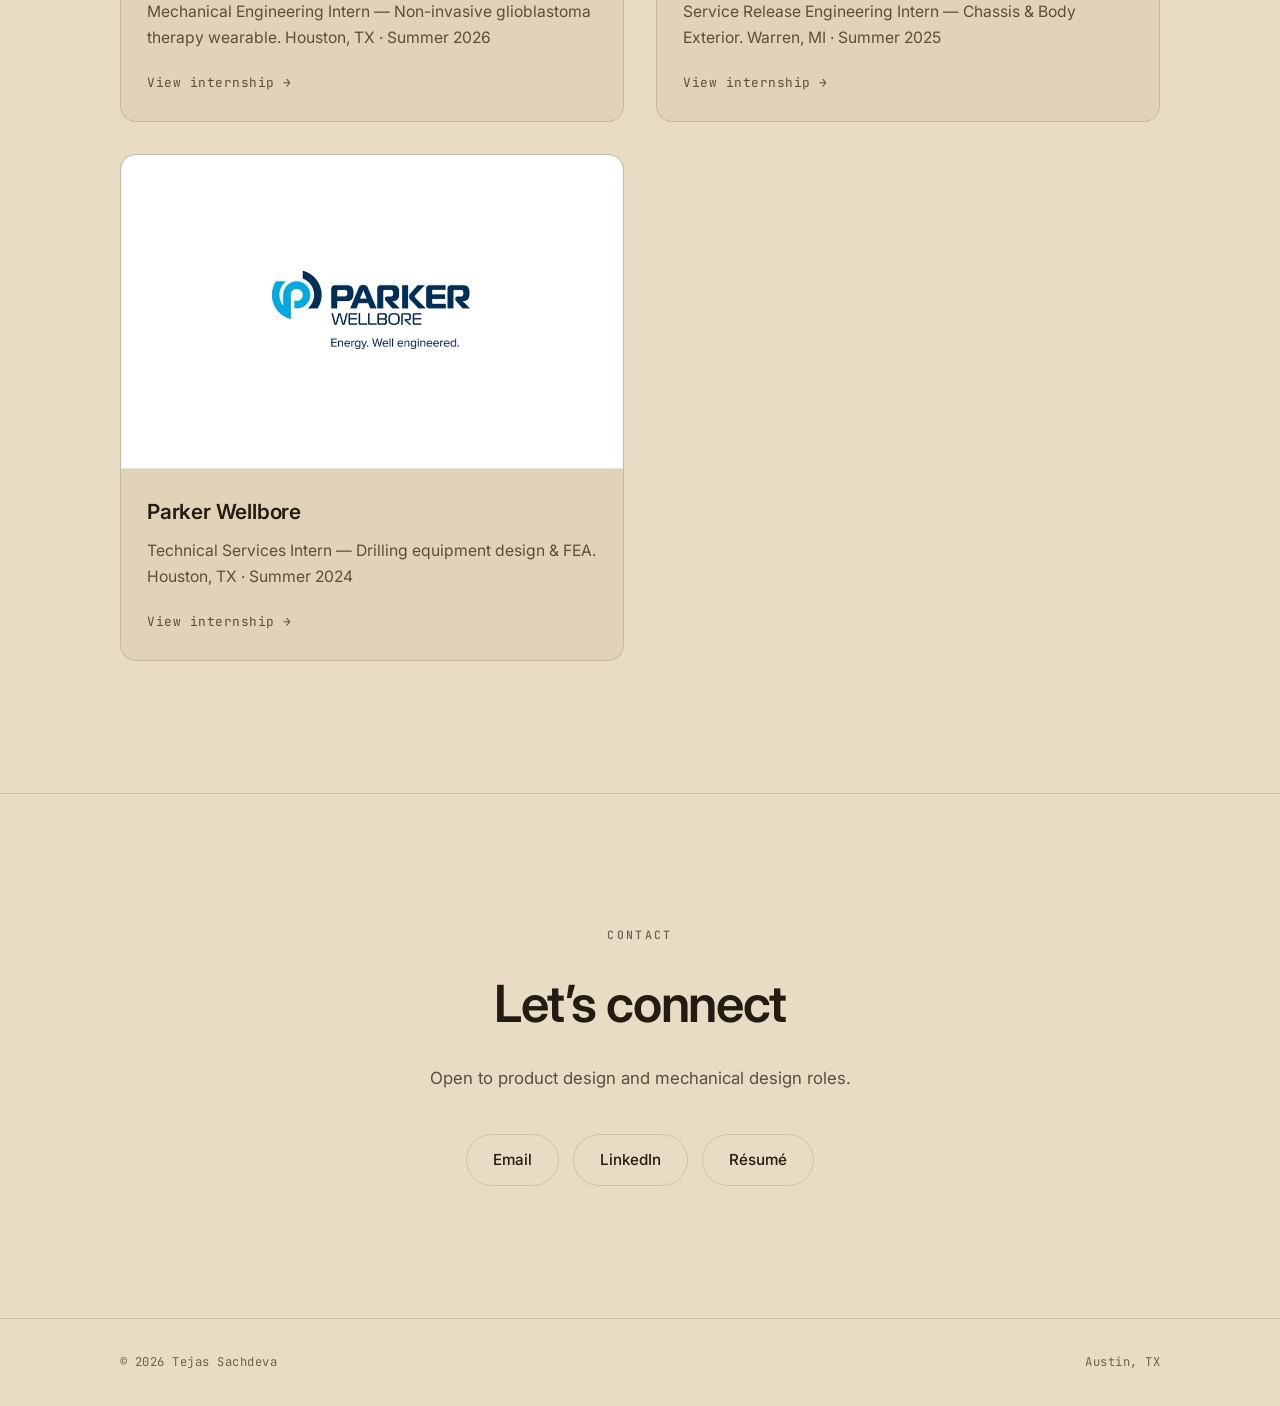
==== commit b4777d4d: "Add Internships card section to main page with logos - New Internships section on index.html between" ====
--- a/index.html
+++ b/index.html
@@ -9,6 +9,20 @@
     <link rel="preconnect" href="https://fonts.gstatic.com" crossorigin>
     <link href="https://fonts.googleapis.com/css2?family=Inter:wght@300;400;500;600;700&family=JetBrains+Mono:wght@400;500&display=swap" rel="stylesheet">
     <link rel="stylesheet" href="styles.css">
+    <style>
+        .intern-logo-wrap {
+            display: flex;
+            align-items: center;
+            justify-content: center;
+            background: #fff;
+            padding: 28px 32px;
+        }
+        .intern-logo {
+            width: 100%;
+            max-height: 110px;
+            object-fit: contain;
+        }
+    </style>
 </head>
 <body>
     <!-- Navigation -->
@@ -189,6 +203,54 @@
         </div>
     </section>
 
+    <!-- Internships -->
+    <section id="internships" class="section">
+        <div class="container">
+            <div class="section-head reveal">
+                <span class="eyebrow">Industry Experience</span>
+                <h2 class="section-title">Internships</h2>
+            </div>
+            <div class="projects-grid">
+                <a href="industry.html#biotex" class="card-link reveal">
+                    <article class="project-card">
+                        <div class="project-image intern-logo-wrap">
+                            <img src="biotex_logo.png" alt="Biotex" class="intern-logo">
+                        </div>
+                        <div class="project-body">
+                            <h3 class="project-title">Biotex, Inc.</h3>
+                            <p class="project-description">Mechanical Engineering Intern — Non-invasive glioblastoma therapy wearable. Houston, TX · Summer 2026</p>
+                            <span class="project-more">View internship →</span>
+                        </div>
+                    </article>
+                </a>
+                <a href="industry.html#gm" class="card-link reveal">
+                    <article class="project-card">
+                        <div class="project-image intern-logo-wrap">
+                            <img src="gm_logo.png" alt="General Motors" class="intern-logo">
+                        </div>
+                        <div class="project-body">
+                            <h3 class="project-title">General Motors</h3>
+                            <p class="project-description">Service Release Engineering Intern — Chassis &amp; Body Exterior. Warren, MI · Summer 2025</p>
+                            <span class="project-more">View internship →</span>
+                        </div>
+                    </article>
+                </a>
+                <a href="industry.html#parker" class="card-link reveal">
+                    <article class="project-card">
+                        <div class="project-image intern-logo-wrap">
+                            <img src="parker_logo.png" alt="Parker Wellbore" class="intern-logo">
+                        </div>
+                        <div class="project-body">
+                            <h3 class="project-title">Parker Wellbore</h3>
+                            <p class="project-description">Technical Services Intern — Drilling equipment design &amp; FEA. Houston, TX · Summer 2024</p>
+                            <span class="project-more">View internship →</span>
+                        </div>
+                    </article>
+                </a>
+            </div>
+        </div>
+    </section>
+
     <!-- Contact -->
     <section id="contact" class="section contact">
         <div class="container">
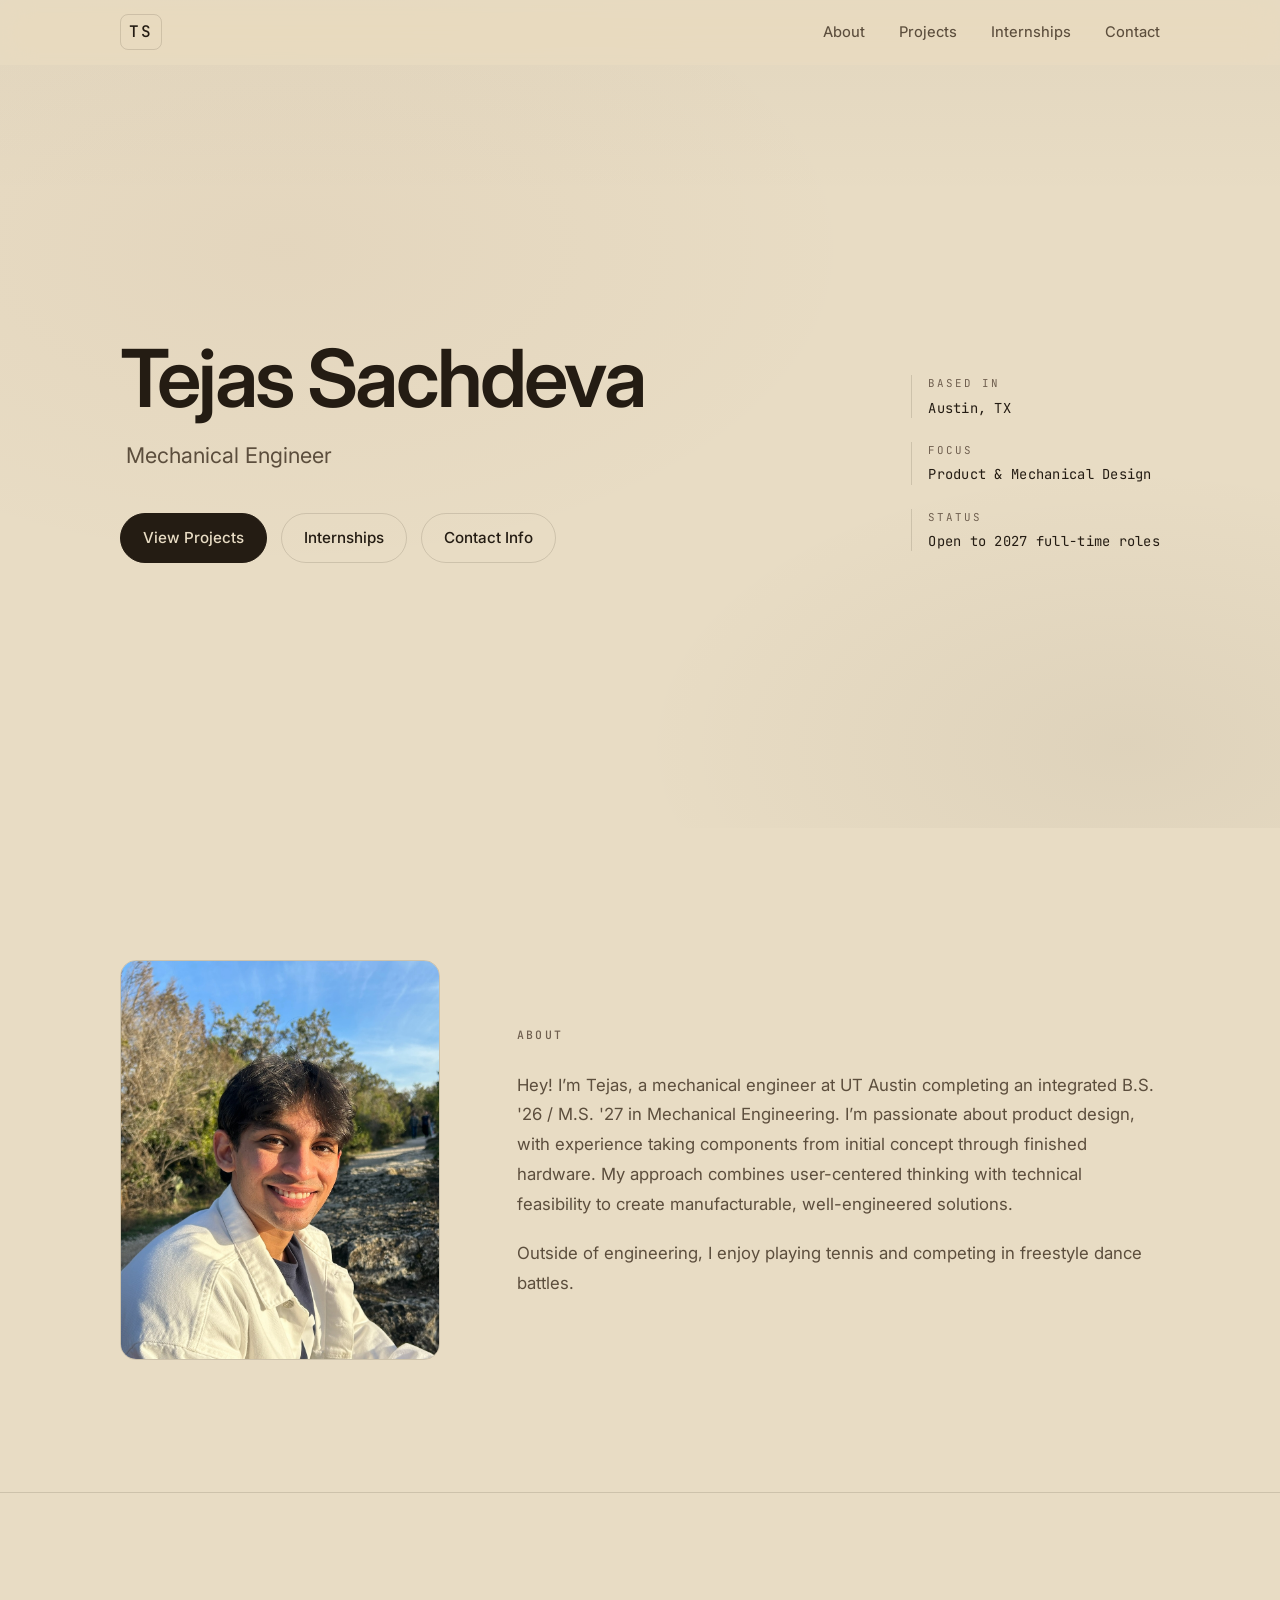
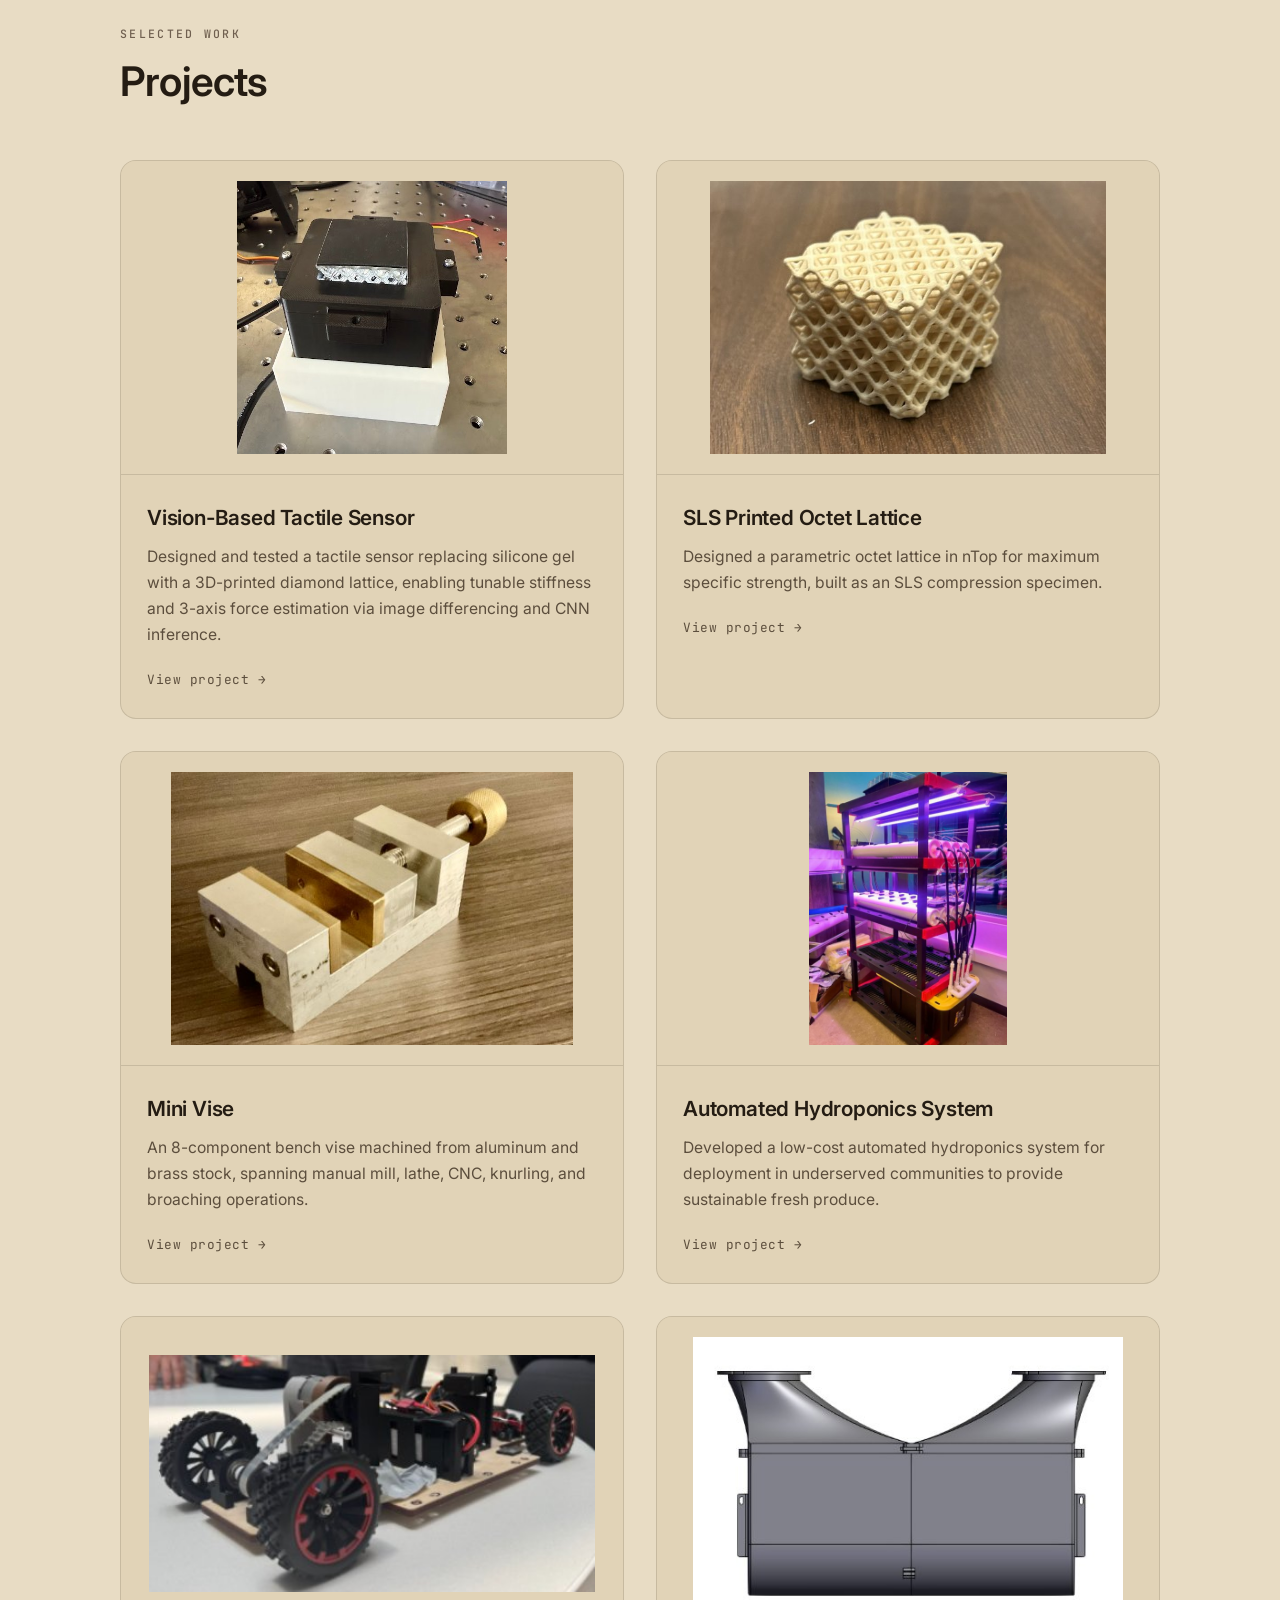
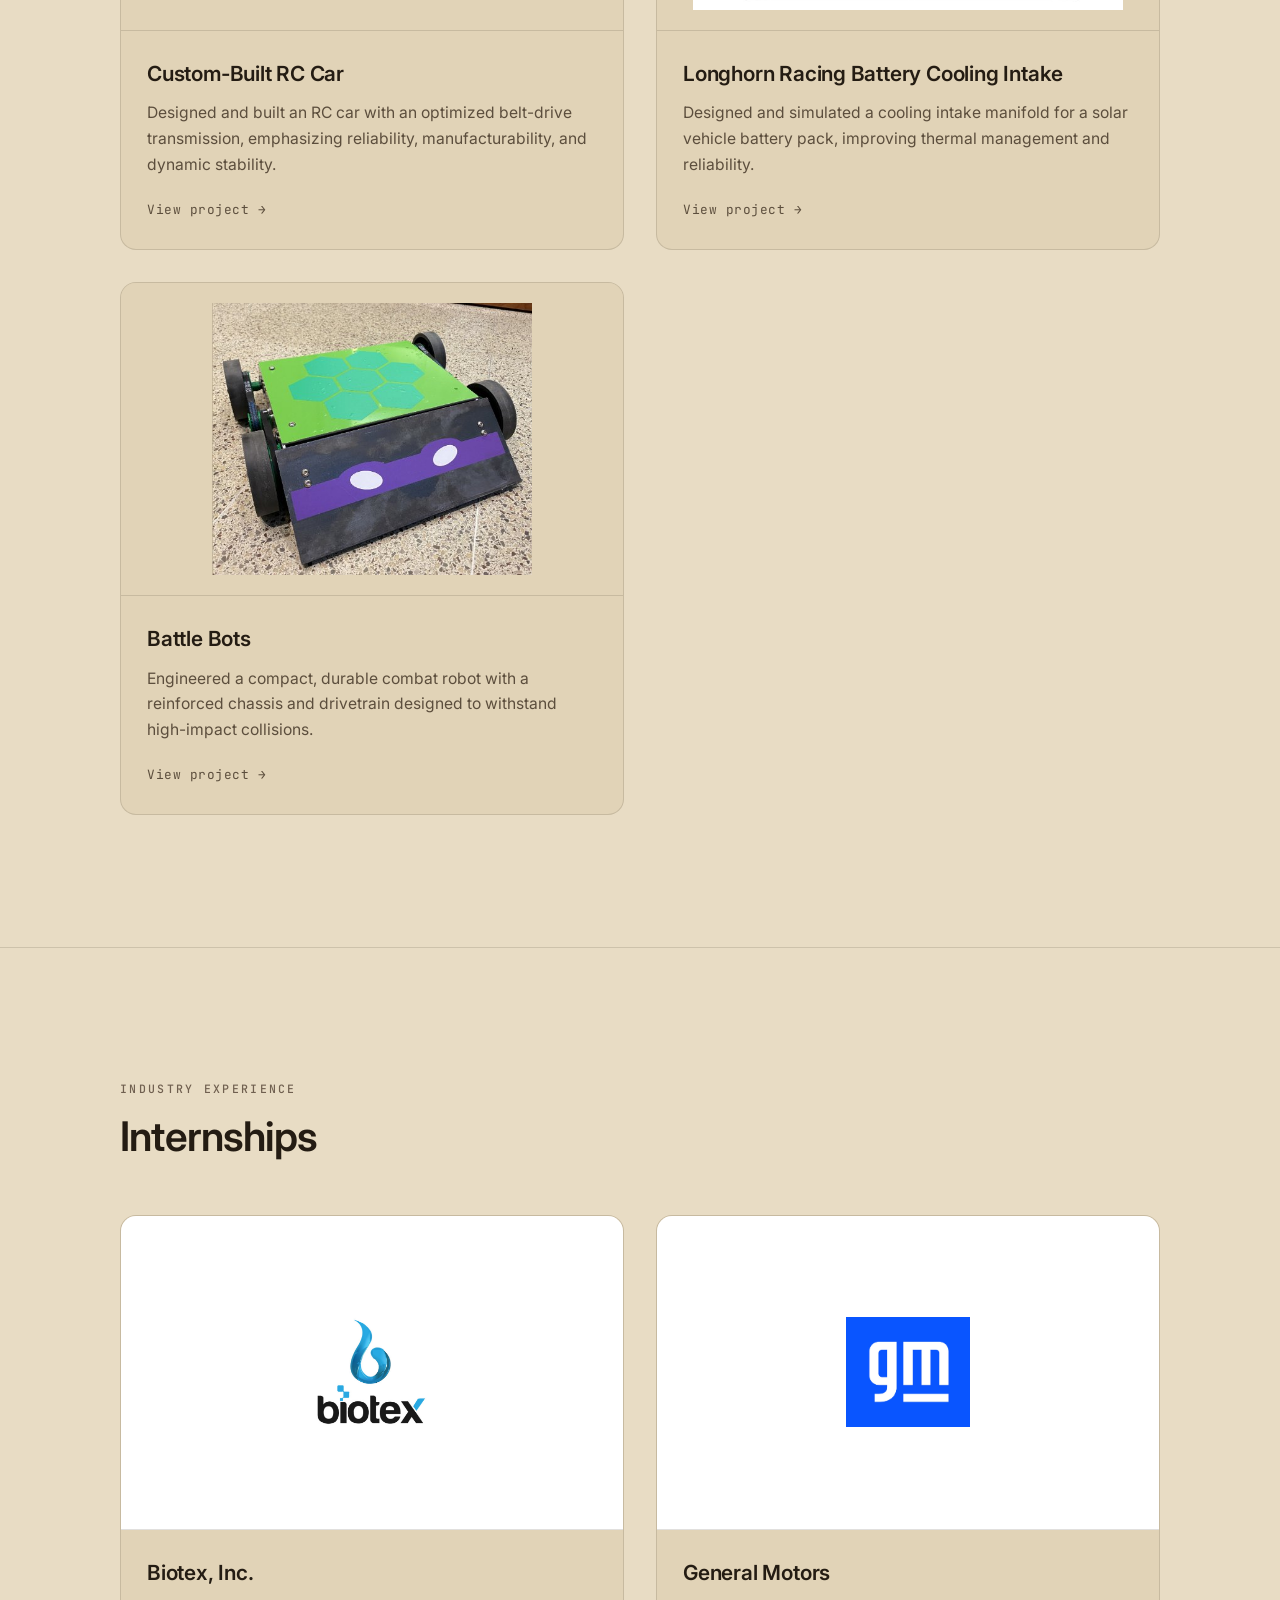
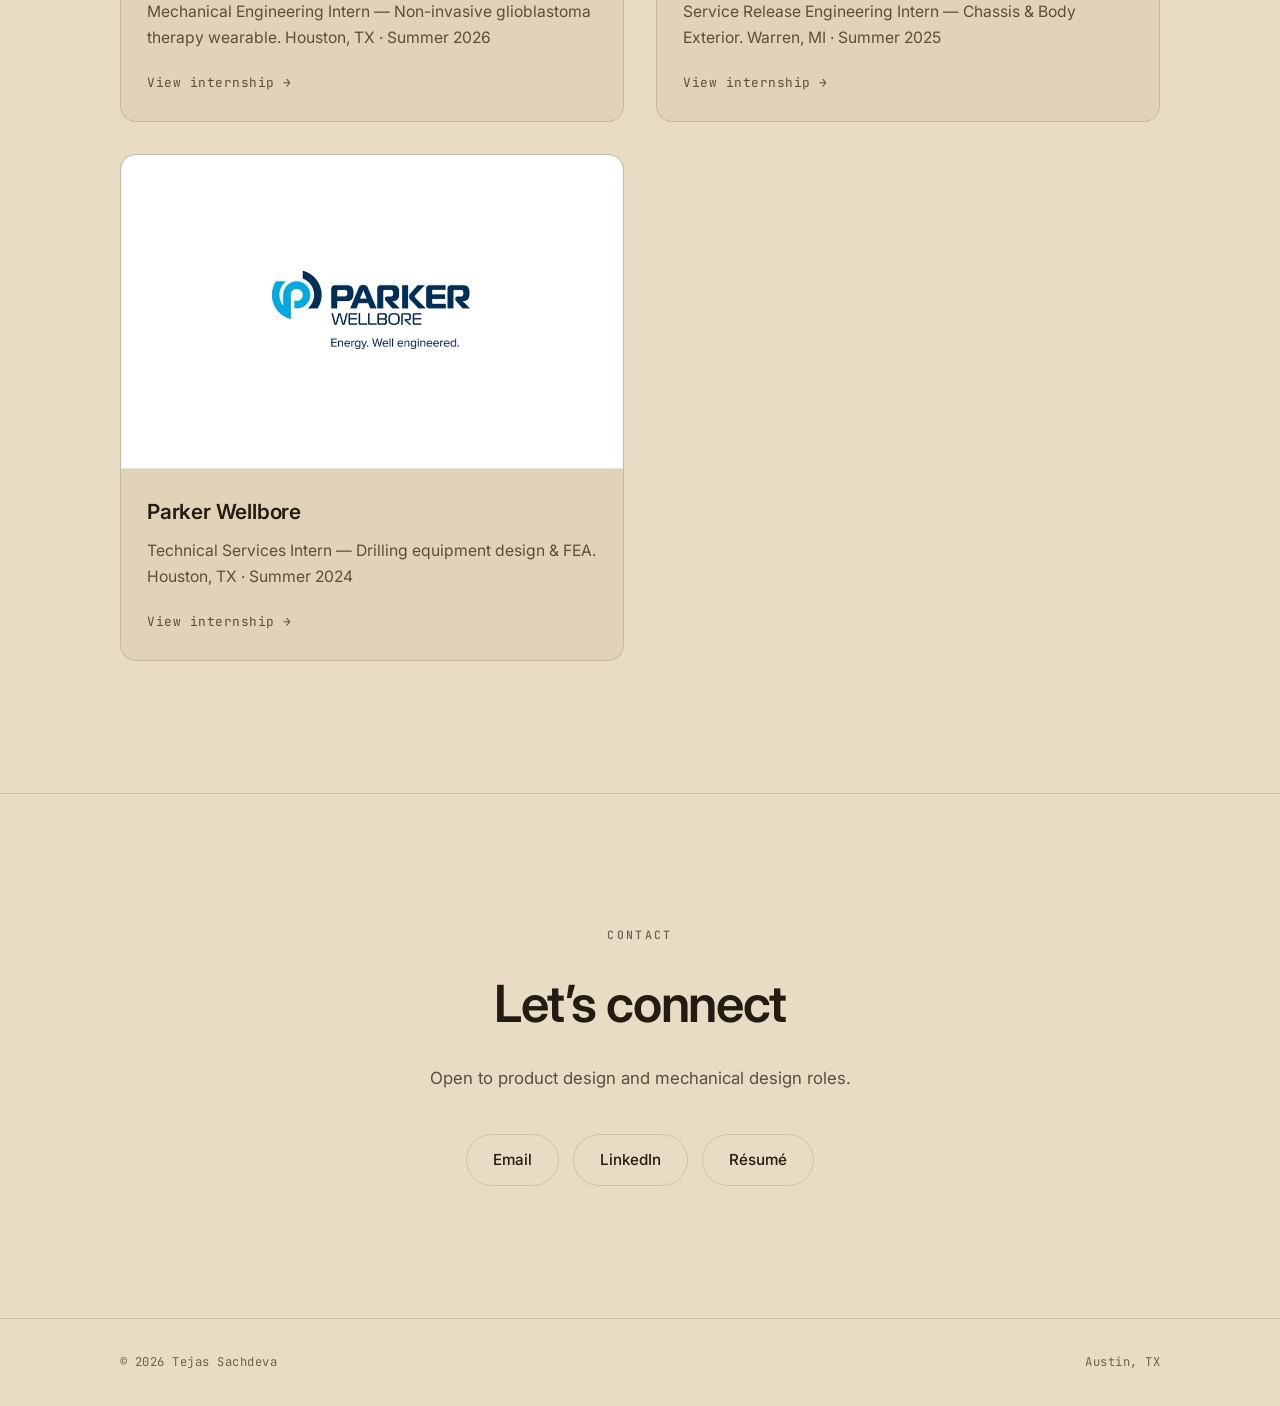
==== commit 493b1af6: "Add Internships CTA button to hero Co-Authored-By: Claude Sonnet 4.6 <noreply@anthropic.com> Claude-" ====
--- a/index.html
+++ b/index.html
@@ -50,6 +50,7 @@
                     <p class="subtitle">Mechanical Engineer</p>
                     <div class="cta-buttons">
                         <a href="#projects" class="btn btn-primary">View Projects</a>
+                        <a href="industry.html" class="btn btn-secondary">Internships</a>
                         <a href="#contact" class="btn btn-secondary">Contact Info</a>
                     </div>
                 </div>
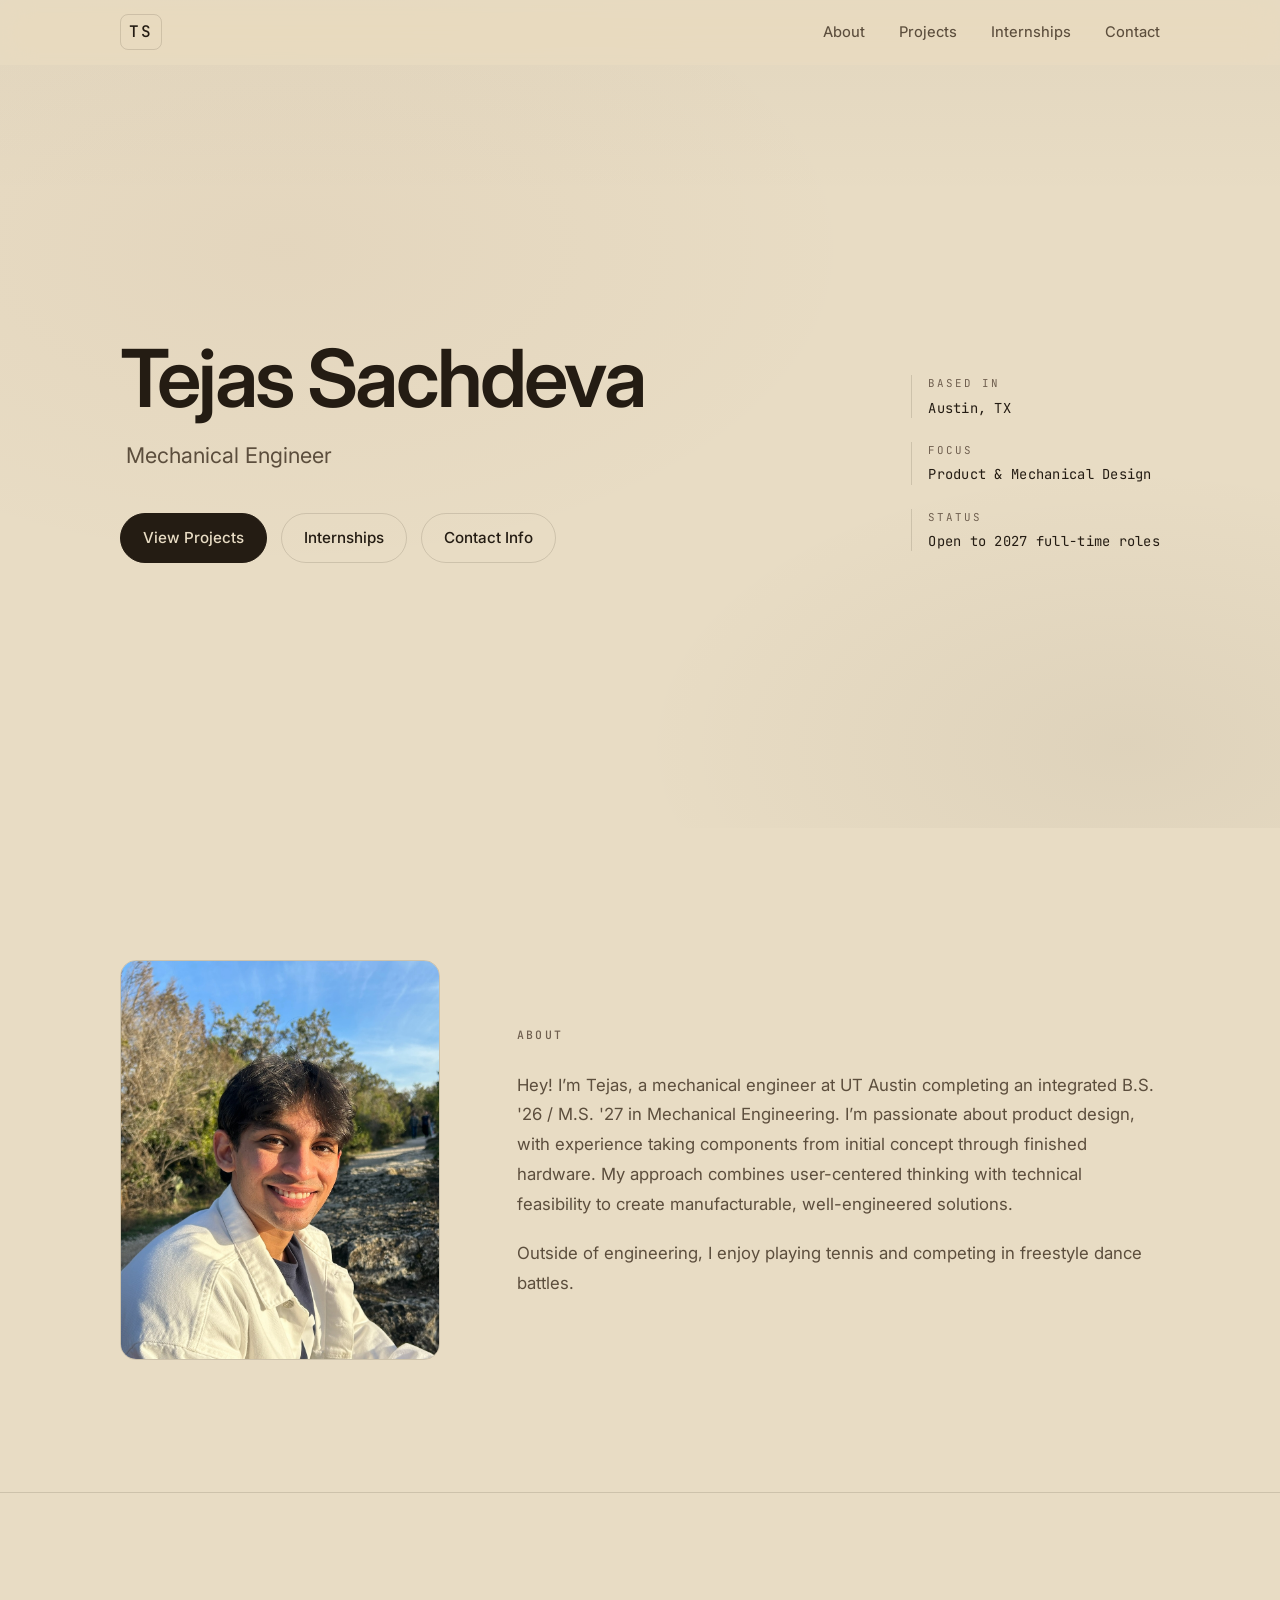
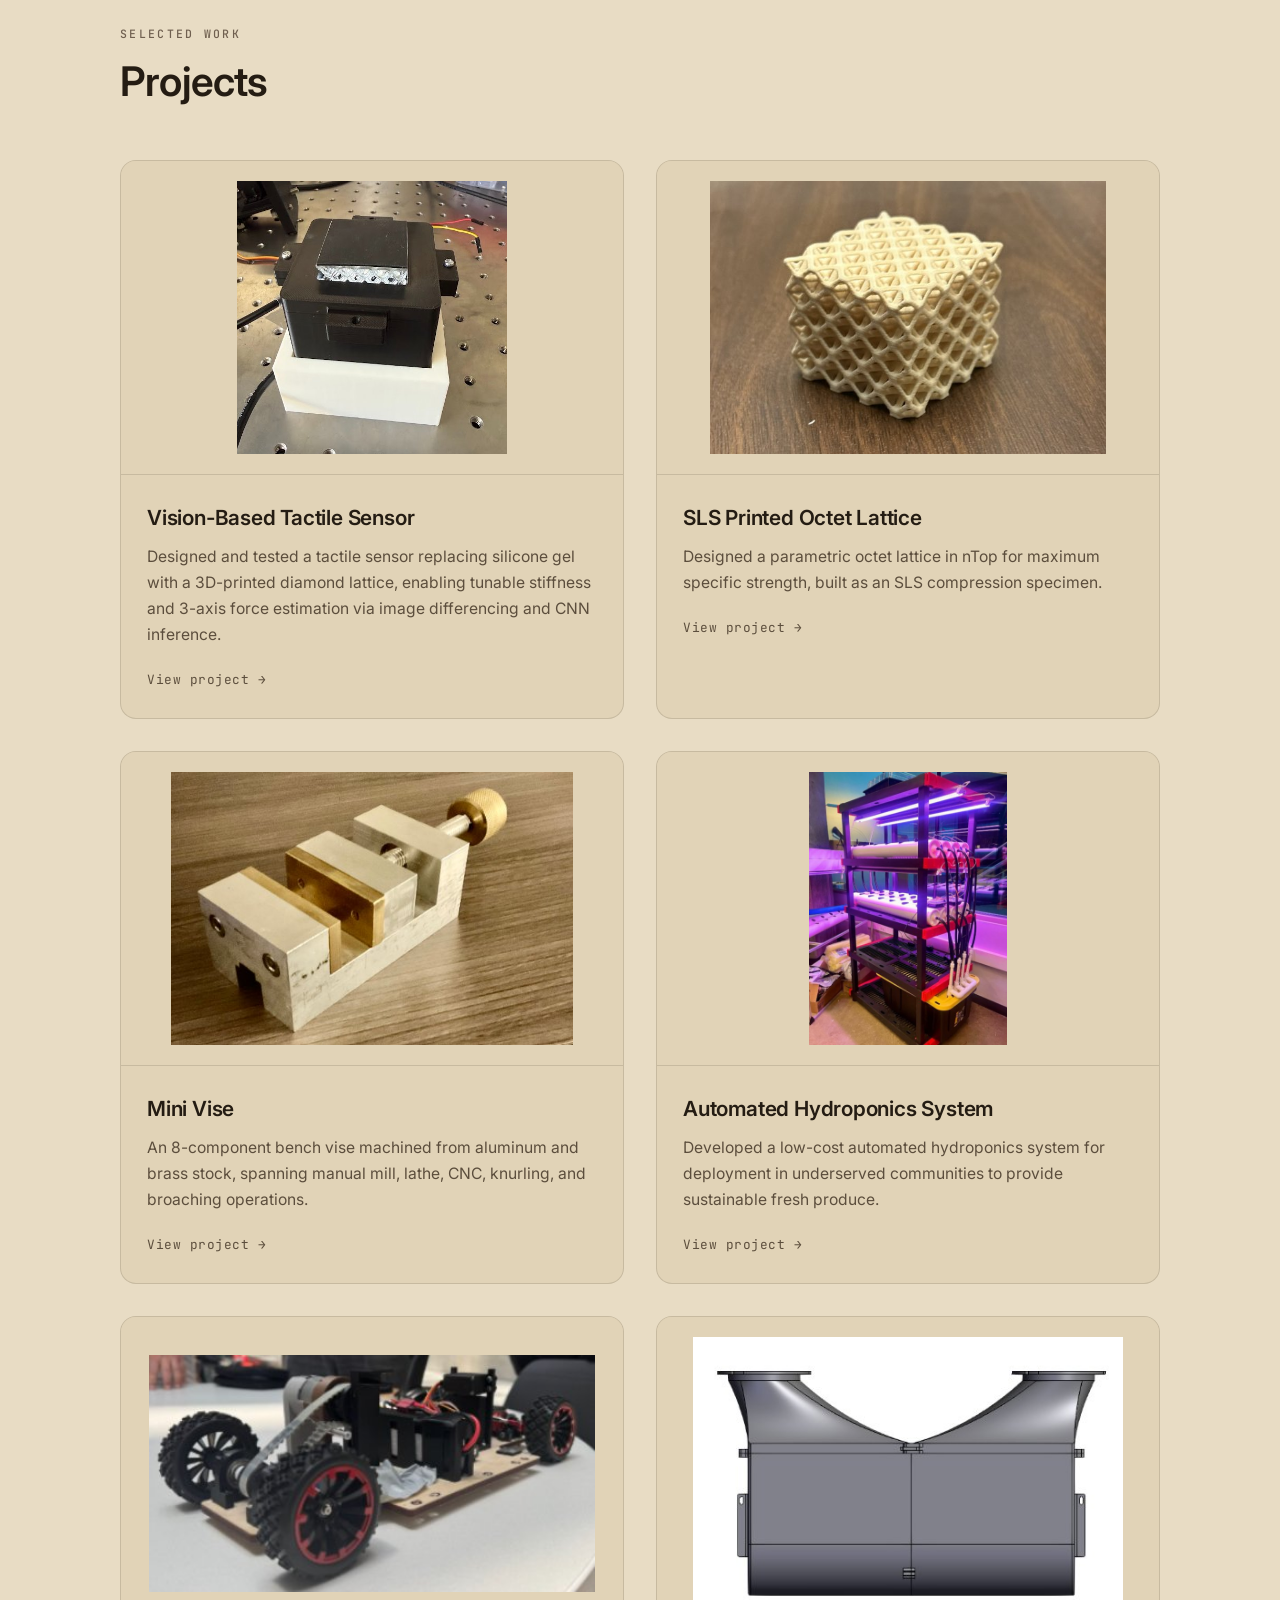
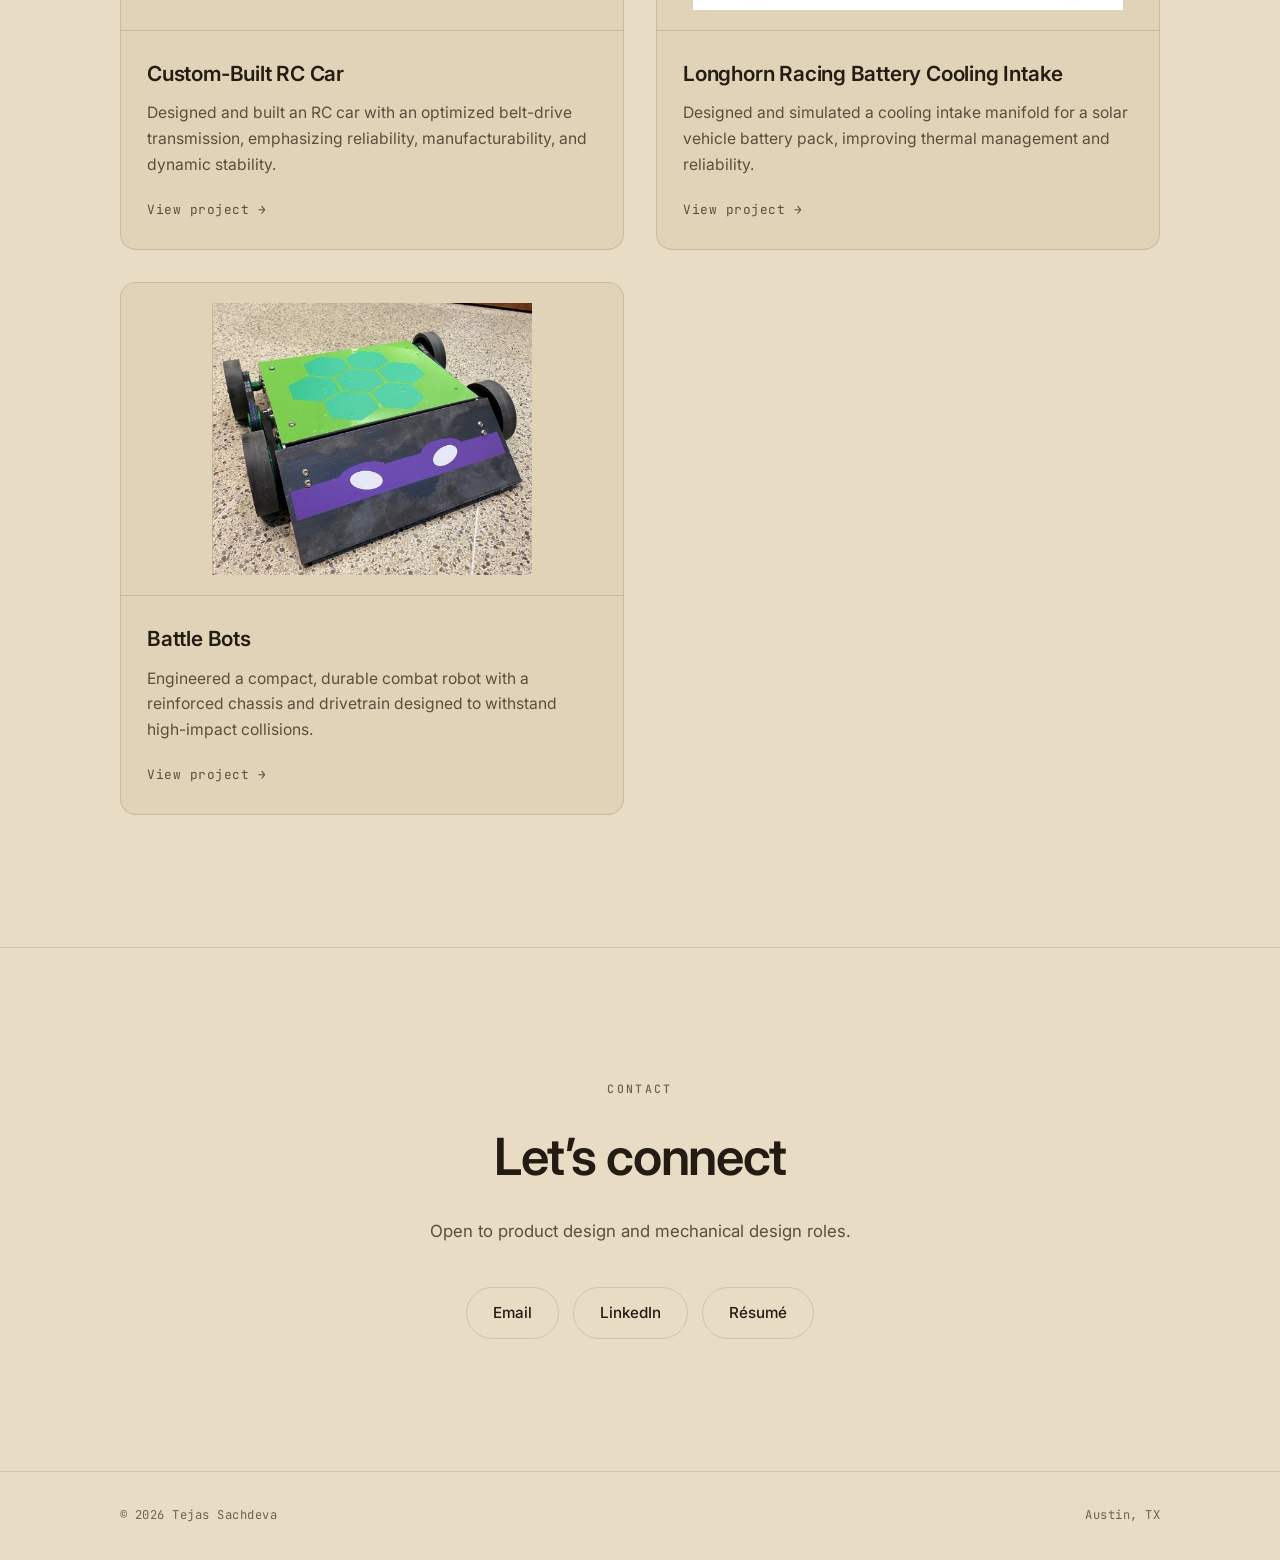
==== commit 3b2b03ff: "Remove Internships card section from main page Nav link + hero button are enough for discovery.  Co-" ====
--- a/index.html
+++ b/index.html
@@ -204,54 +204,6 @@
         </div>
     </section>
 
-    <!-- Internships -->
-    <section id="internships" class="section">
-        <div class="container">
-            <div class="section-head reveal">
-                <span class="eyebrow">Industry Experience</span>
-                <h2 class="section-title">Internships</h2>
-            </div>
-            <div class="projects-grid">
-                <a href="industry.html#biotex" class="card-link reveal">
-                    <article class="project-card">
-                        <div class="project-image intern-logo-wrap">
-                            <img src="biotex_logo.png" alt="Biotex" class="intern-logo">
-                        </div>
-                        <div class="project-body">
-                            <h3 class="project-title">Biotex, Inc.</h3>
-                            <p class="project-description">Mechanical Engineering Intern — Non-invasive glioblastoma therapy wearable. Houston, TX · Summer 2026</p>
-                            <span class="project-more">View internship →</span>
-                        </div>
-                    </article>
-                </a>
-                <a href="industry.html#gm" class="card-link reveal">
-                    <article class="project-card">
-                        <div class="project-image intern-logo-wrap">
-                            <img src="gm_logo.png" alt="General Motors" class="intern-logo">
-                        </div>
-                        <div class="project-body">
-                            <h3 class="project-title">General Motors</h3>
-                            <p class="project-description">Service Release Engineering Intern — Chassis &amp; Body Exterior. Warren, MI · Summer 2025</p>
-                            <span class="project-more">View internship →</span>
-                        </div>
-                    </article>
-                </a>
-                <a href="industry.html#parker" class="card-link reveal">
-                    <article class="project-card">
-                        <div class="project-image intern-logo-wrap">
-                            <img src="parker_logo.png" alt="Parker Wellbore" class="intern-logo">
-                        </div>
-                        <div class="project-body">
-                            <h3 class="project-title">Parker Wellbore</h3>
-                            <p class="project-description">Technical Services Intern — Drilling equipment design &amp; FEA. Houston, TX · Summer 2024</p>
-                            <span class="project-more">View internship →</span>
-                        </div>
-                    </article>
-                </a>
-            </div>
-        </div>
-    </section>
-
     <!-- Contact -->
     <section id="contact" class="section contact">
         <div class="container">
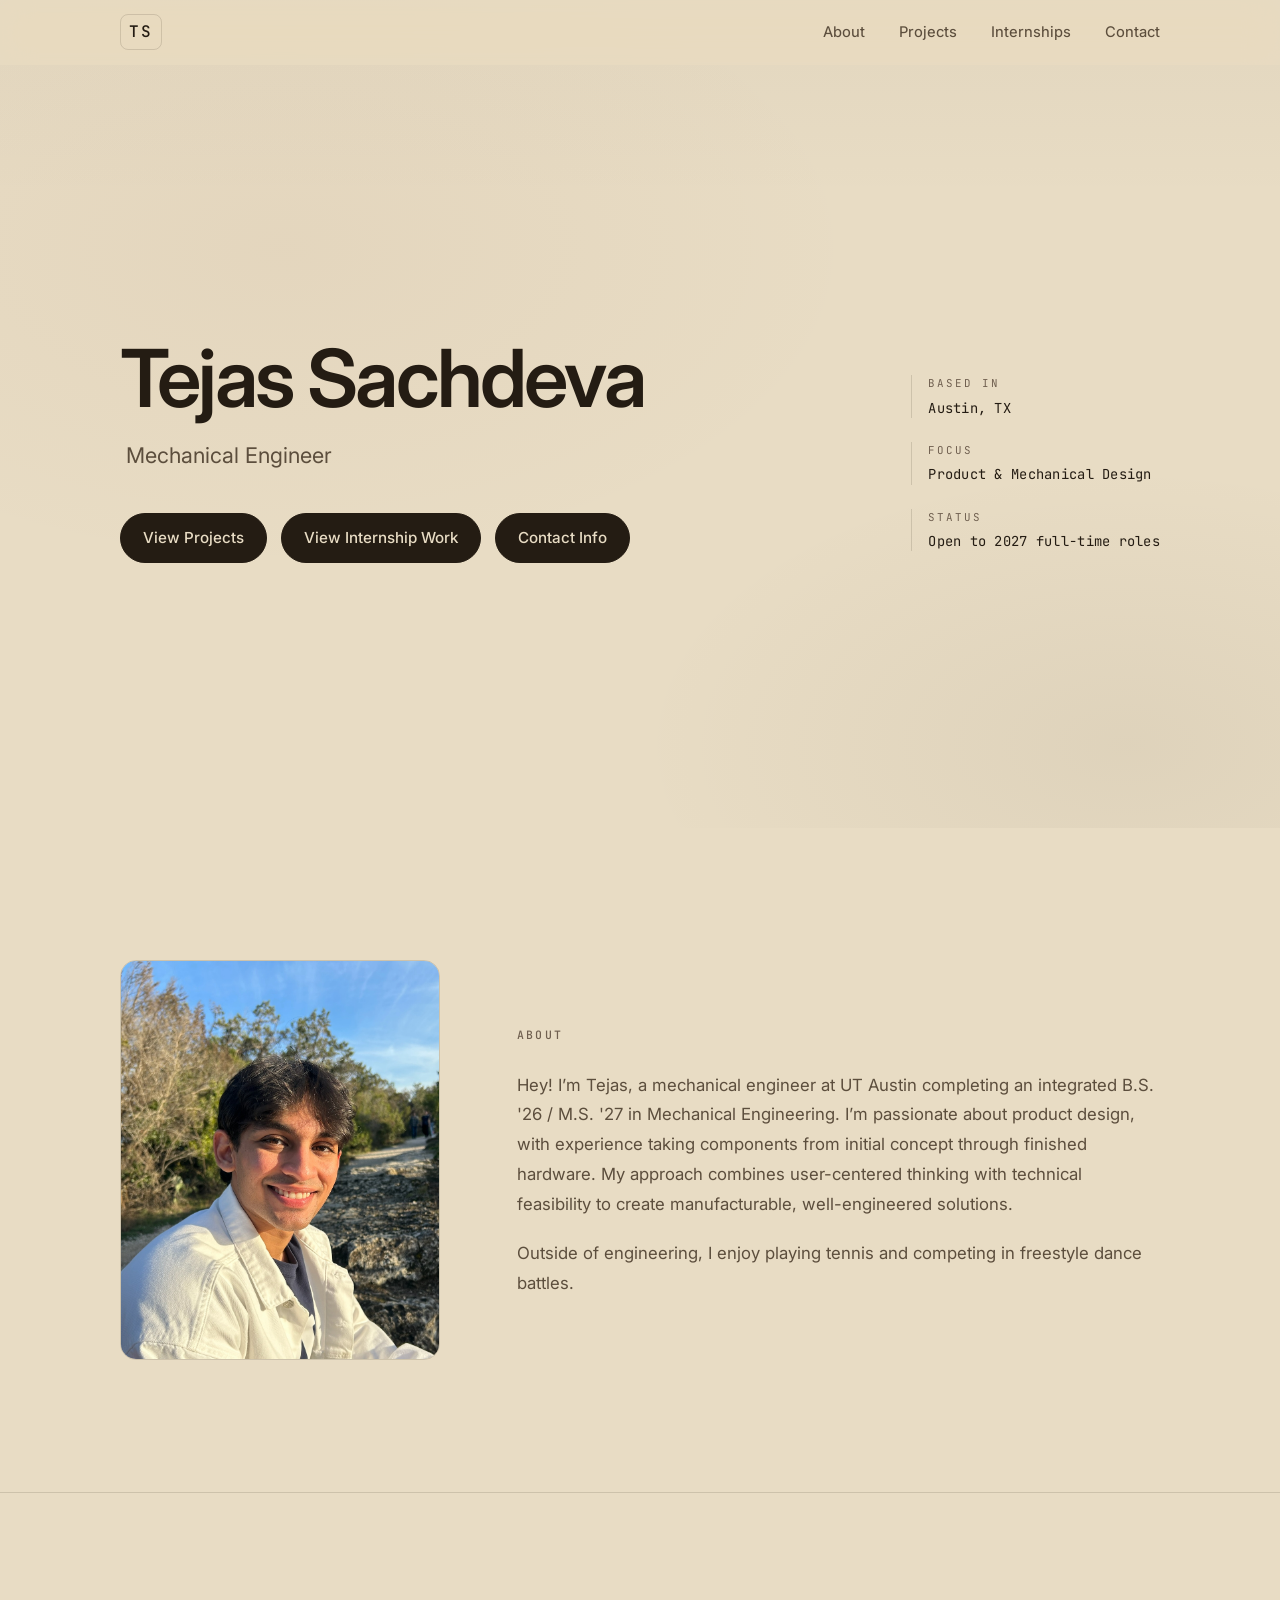
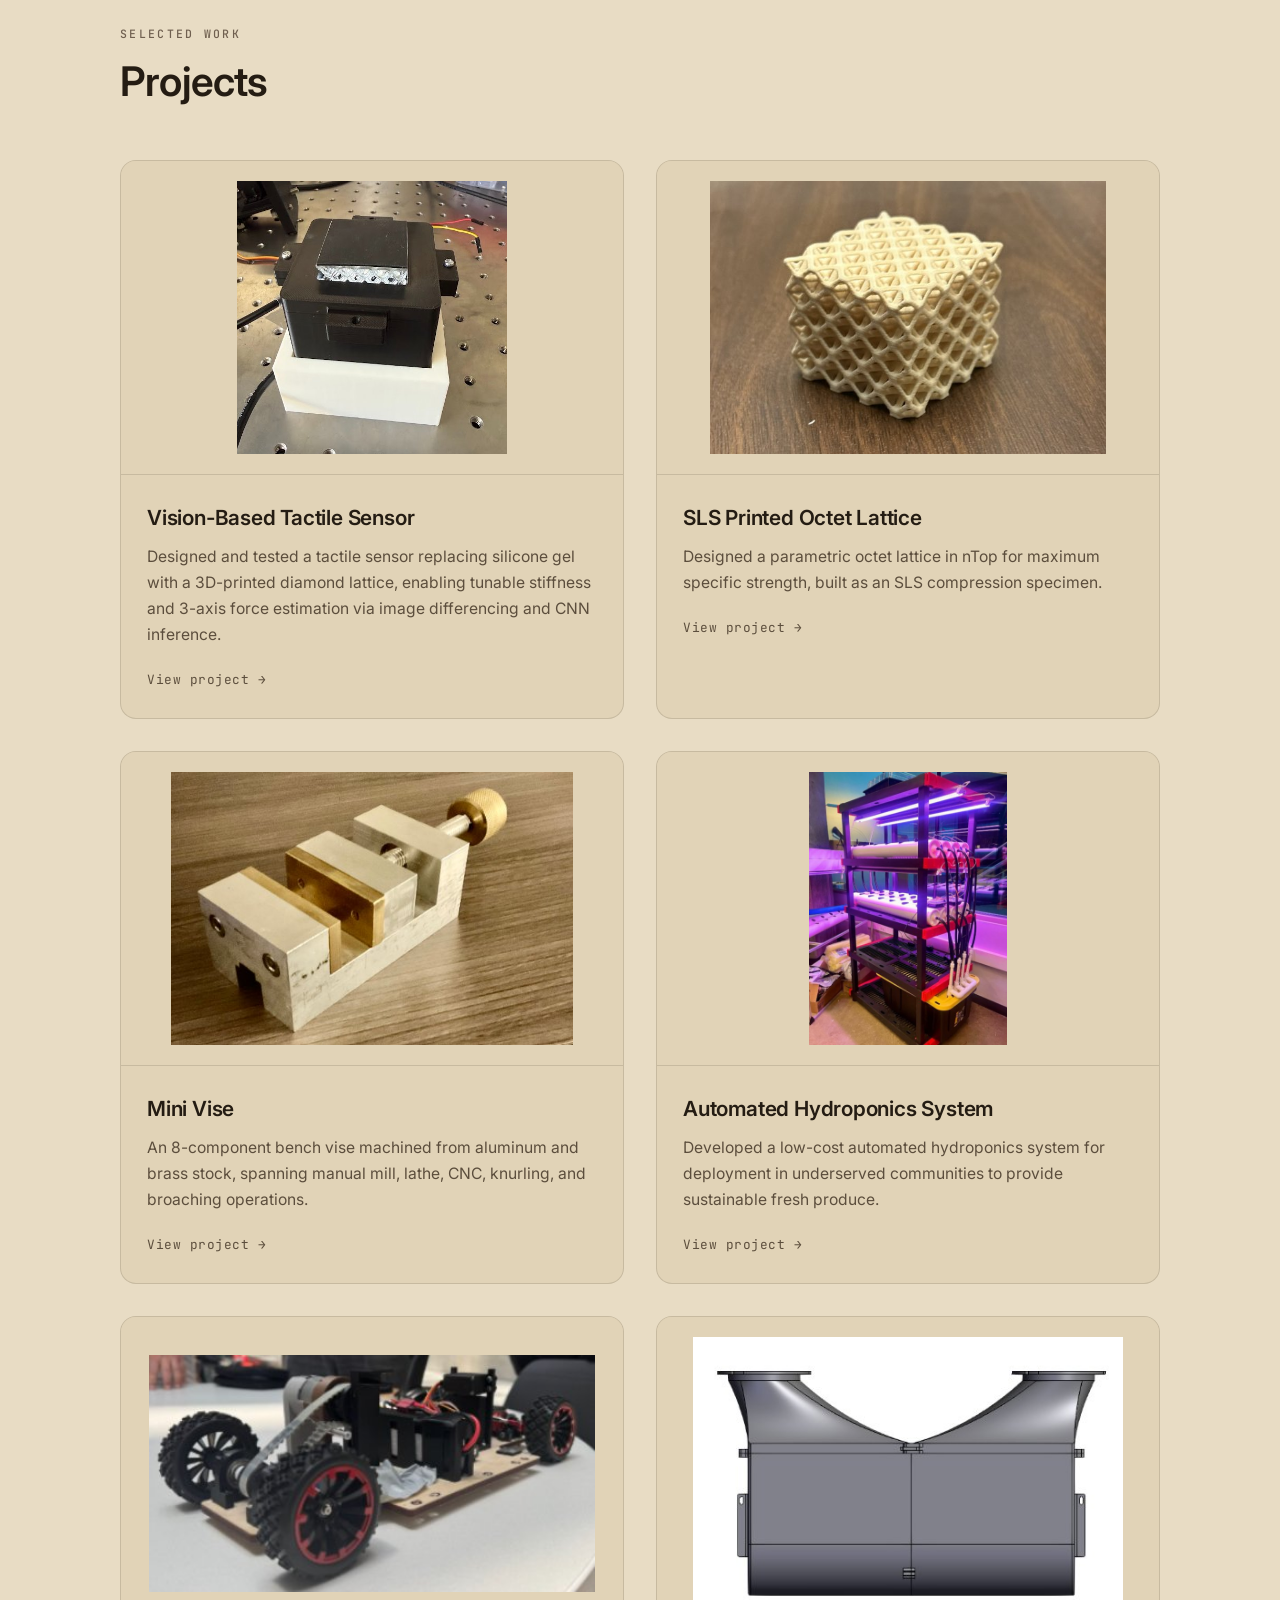
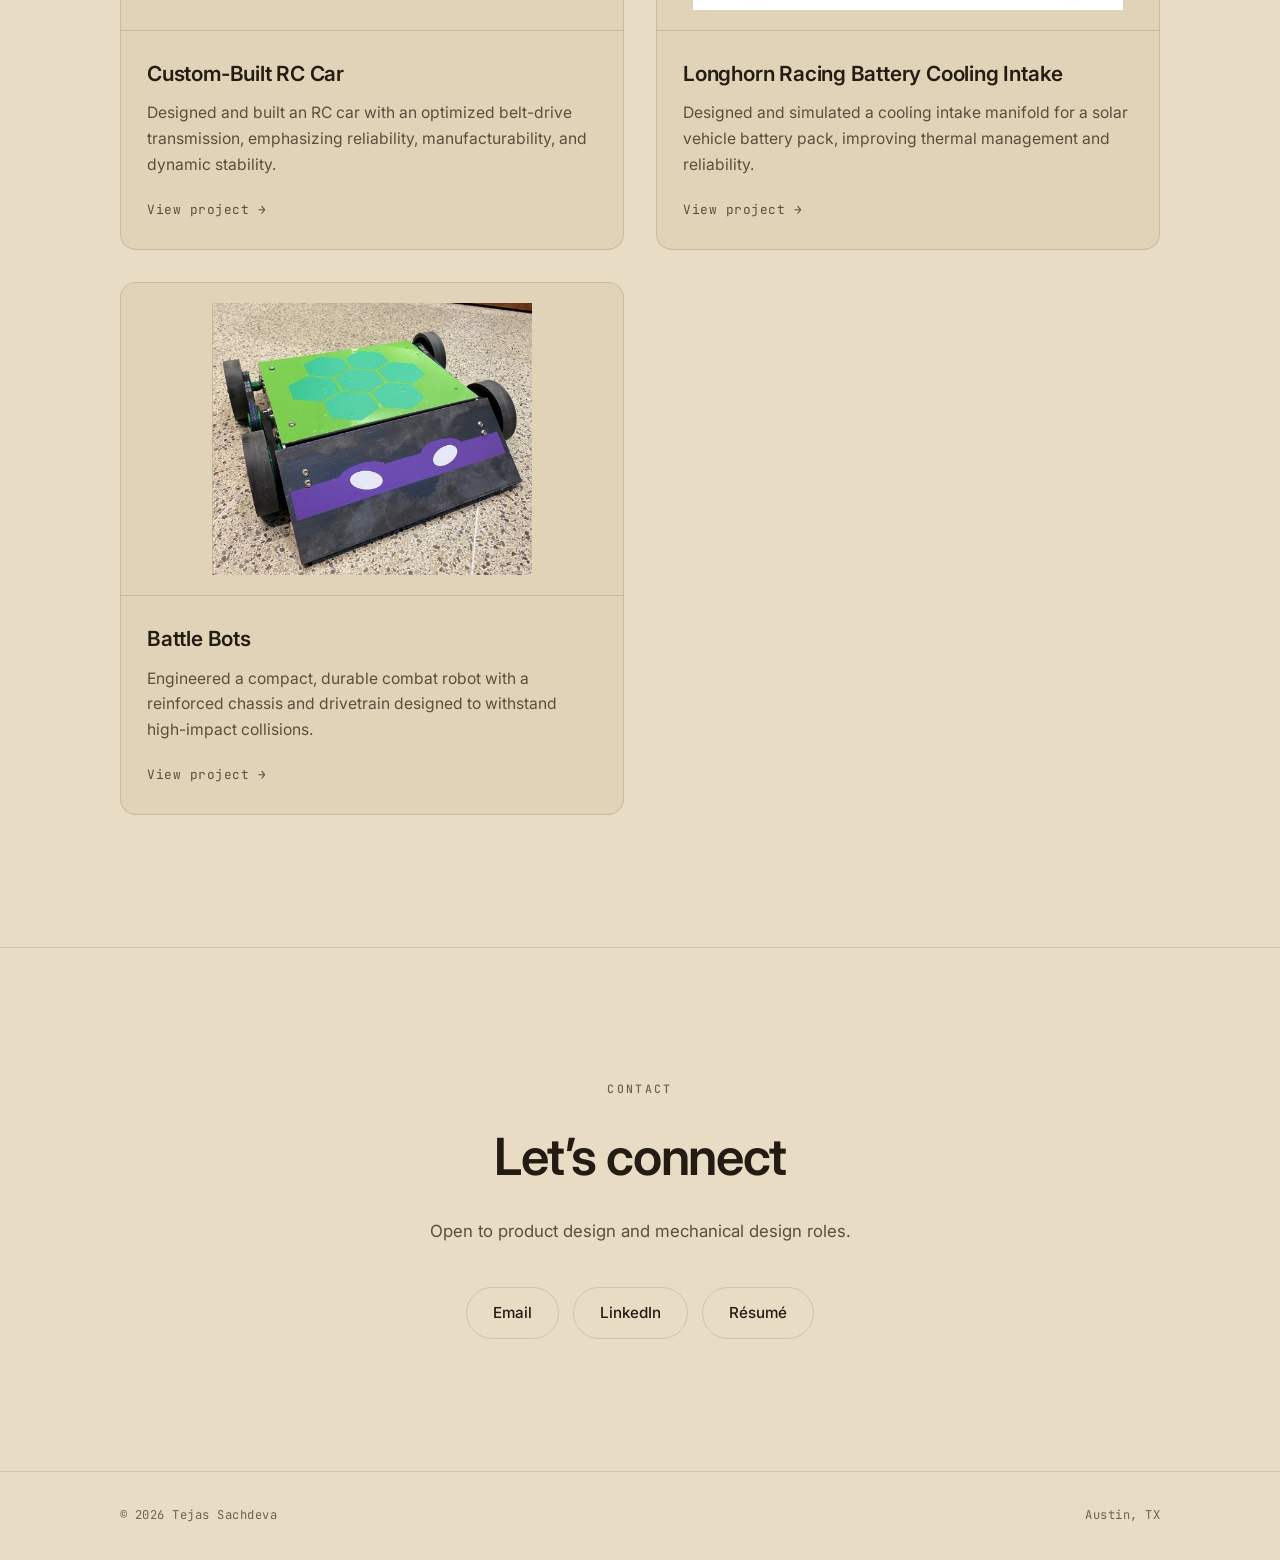
==== commit 6f8035cf: "Unify hero buttons to primary style; add logos to internships page - All three hero CTA buttons now " ====
--- a/index.html
+++ b/index.html
@@ -50,8 +50,8 @@
                     <p class="subtitle">Mechanical Engineer</p>
                     <div class="cta-buttons">
                         <a href="#projects" class="btn btn-primary">View Projects</a>
-                        <a href="industry.html" class="btn btn-secondary">Internships</a>
-                        <a href="#contact" class="btn btn-secondary">Contact Info</a>
+                        <a href="industry.html" class="btn btn-primary">View Internship Work</a>
+                        <a href="#contact" class="btn btn-primary">Contact Info</a>
                     </div>
                 </div>
                 <aside class="hero-meta" aria-label="At a glance">
